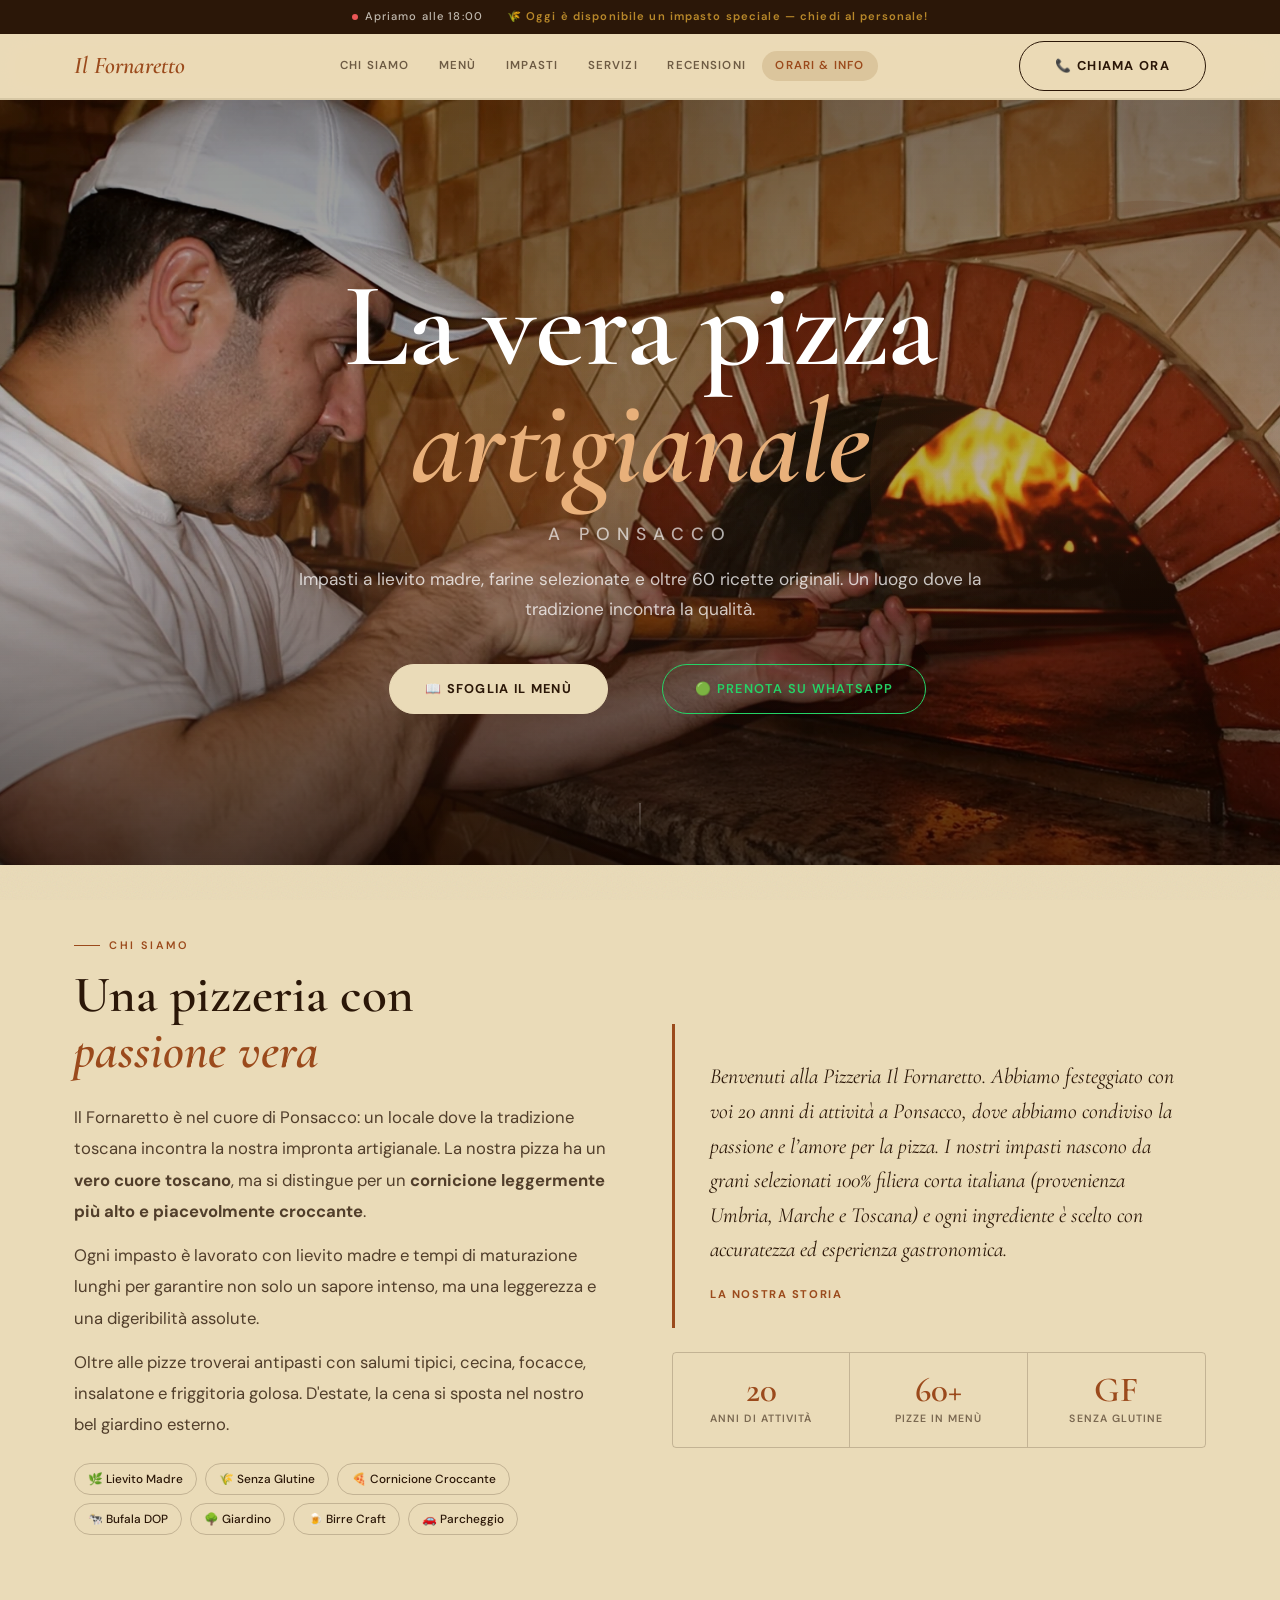
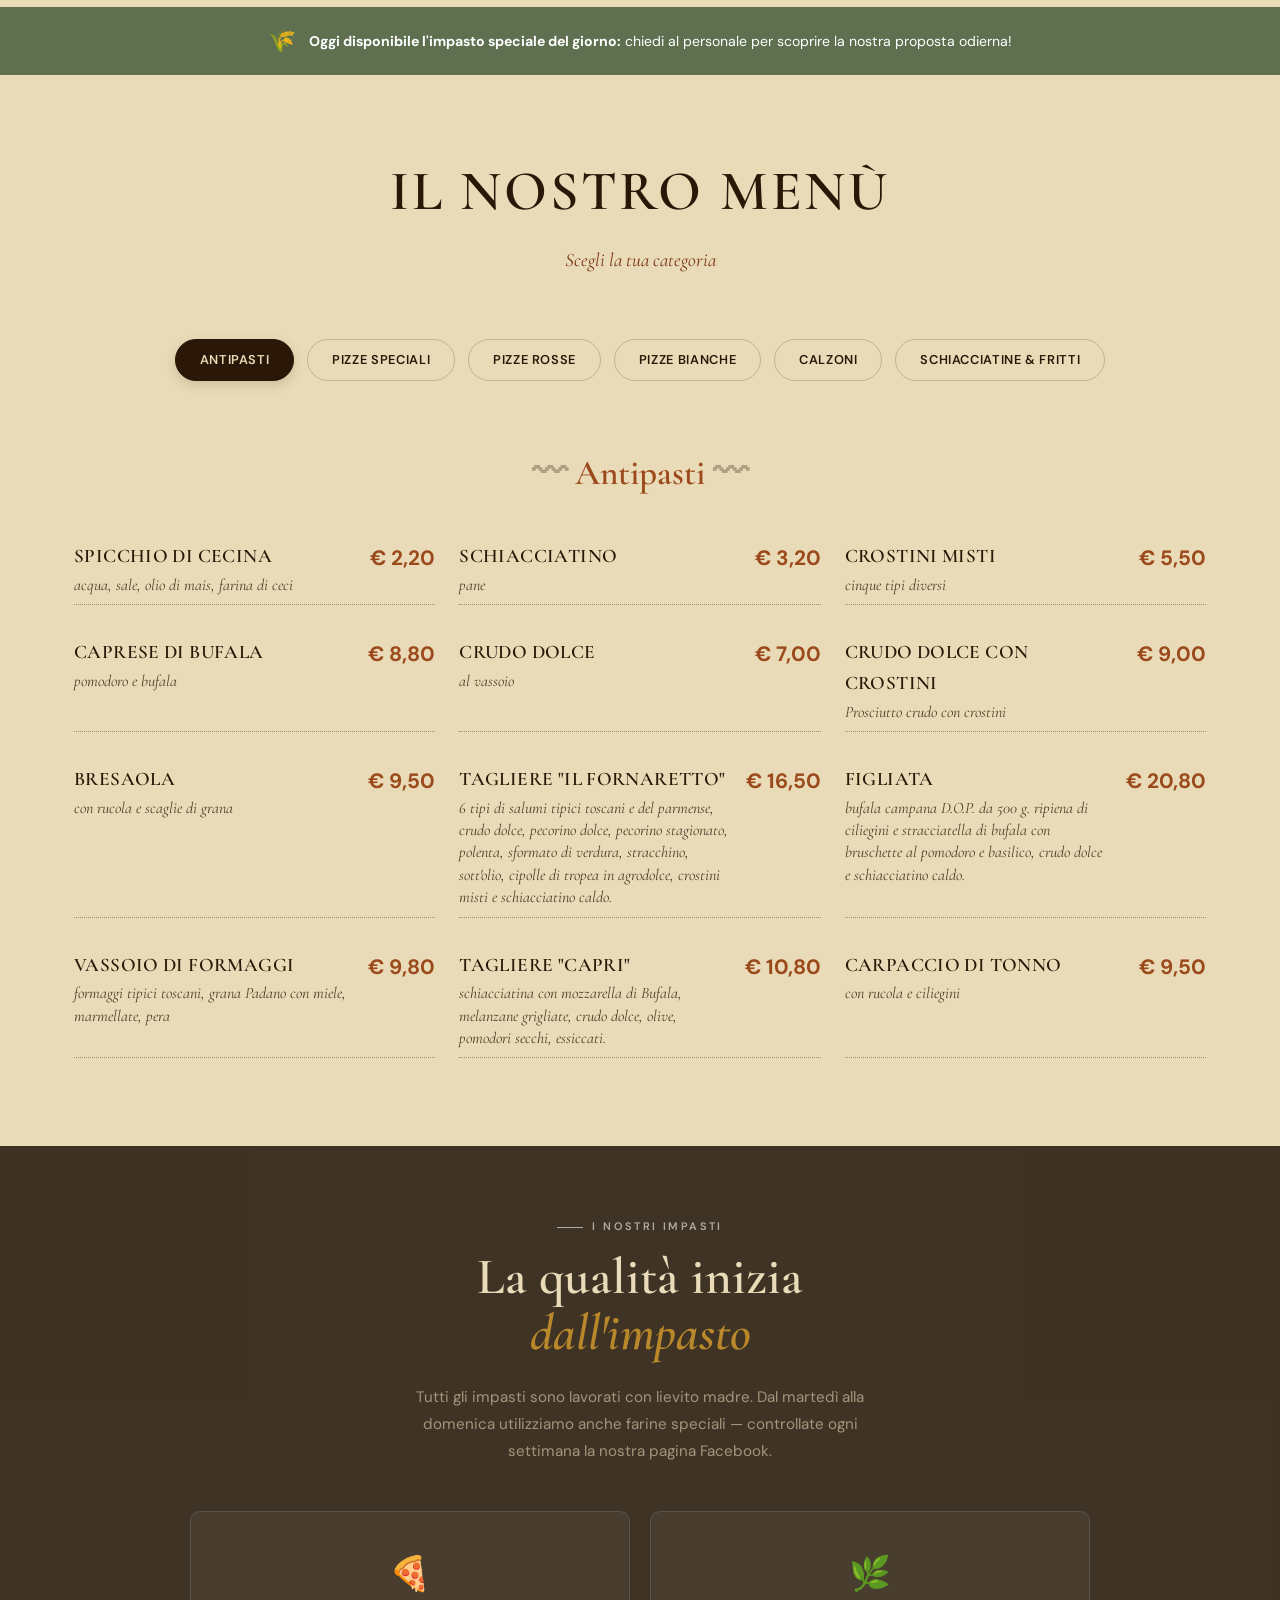
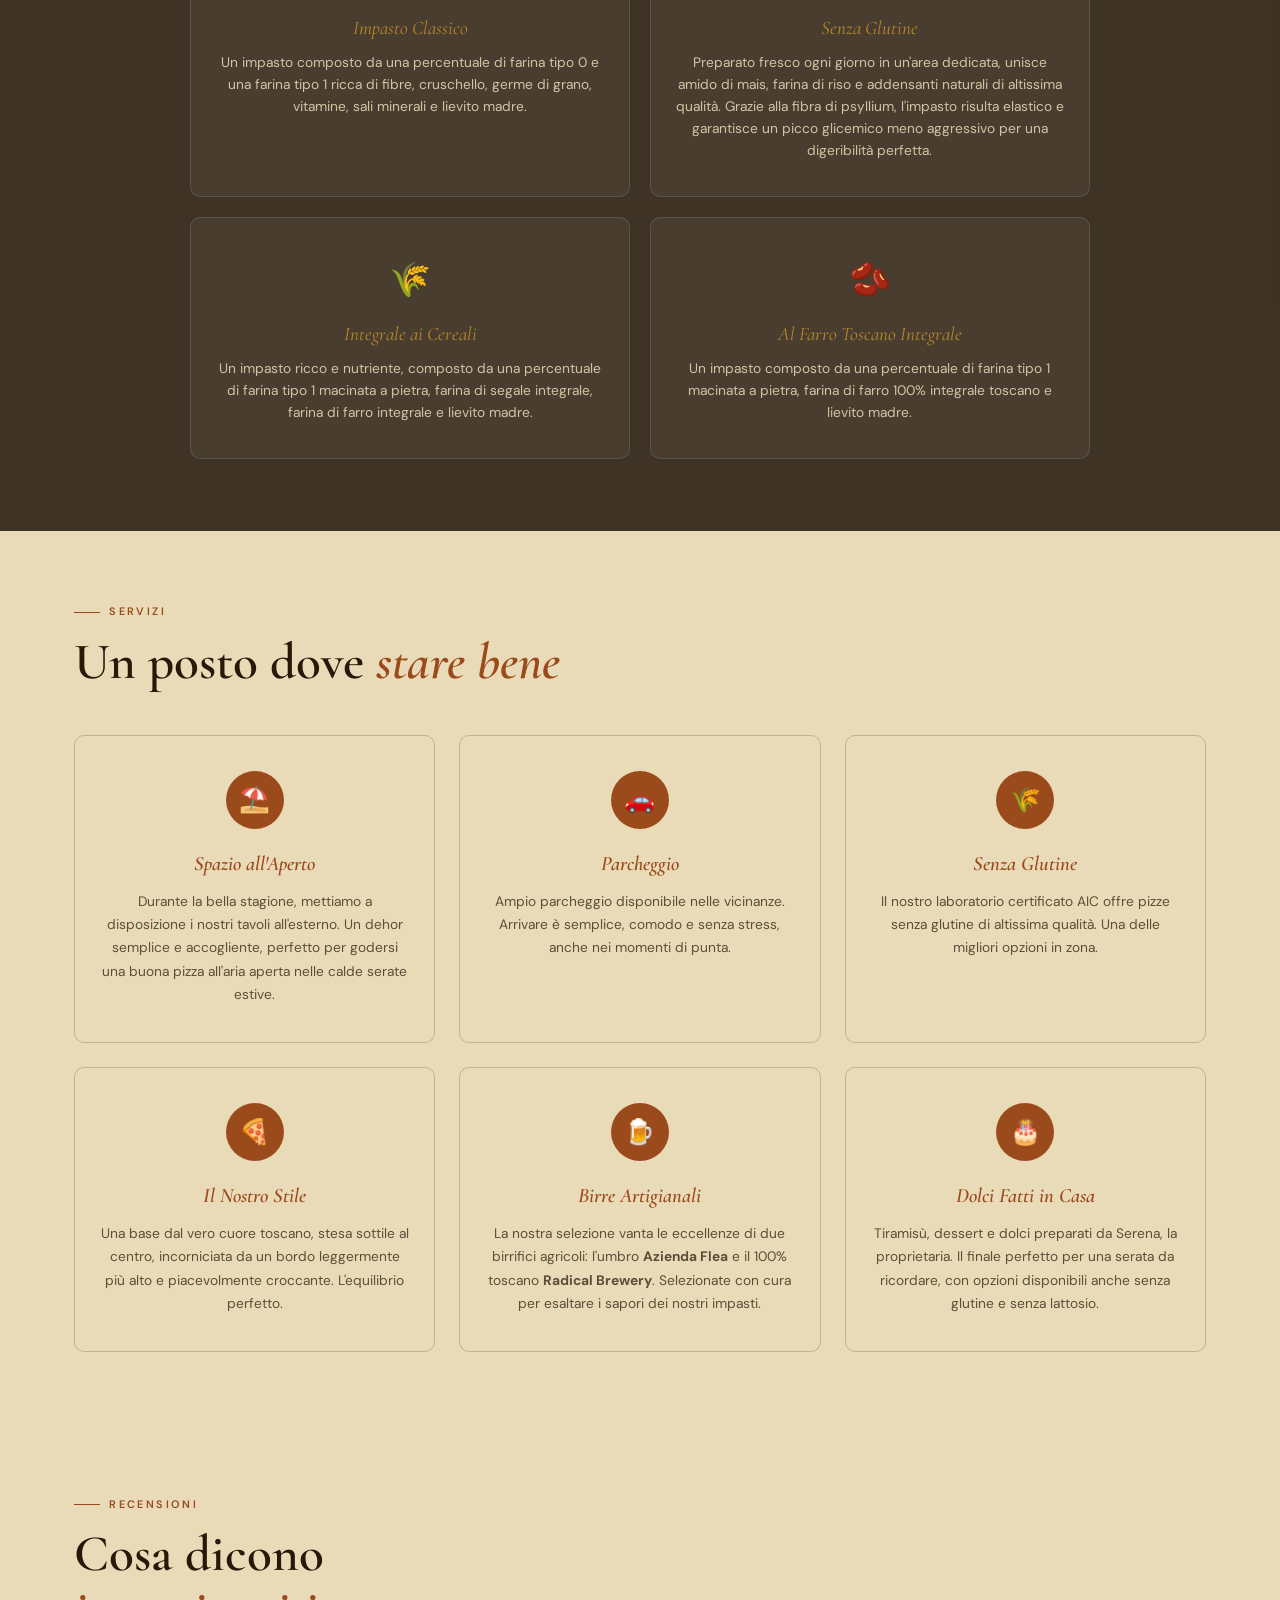
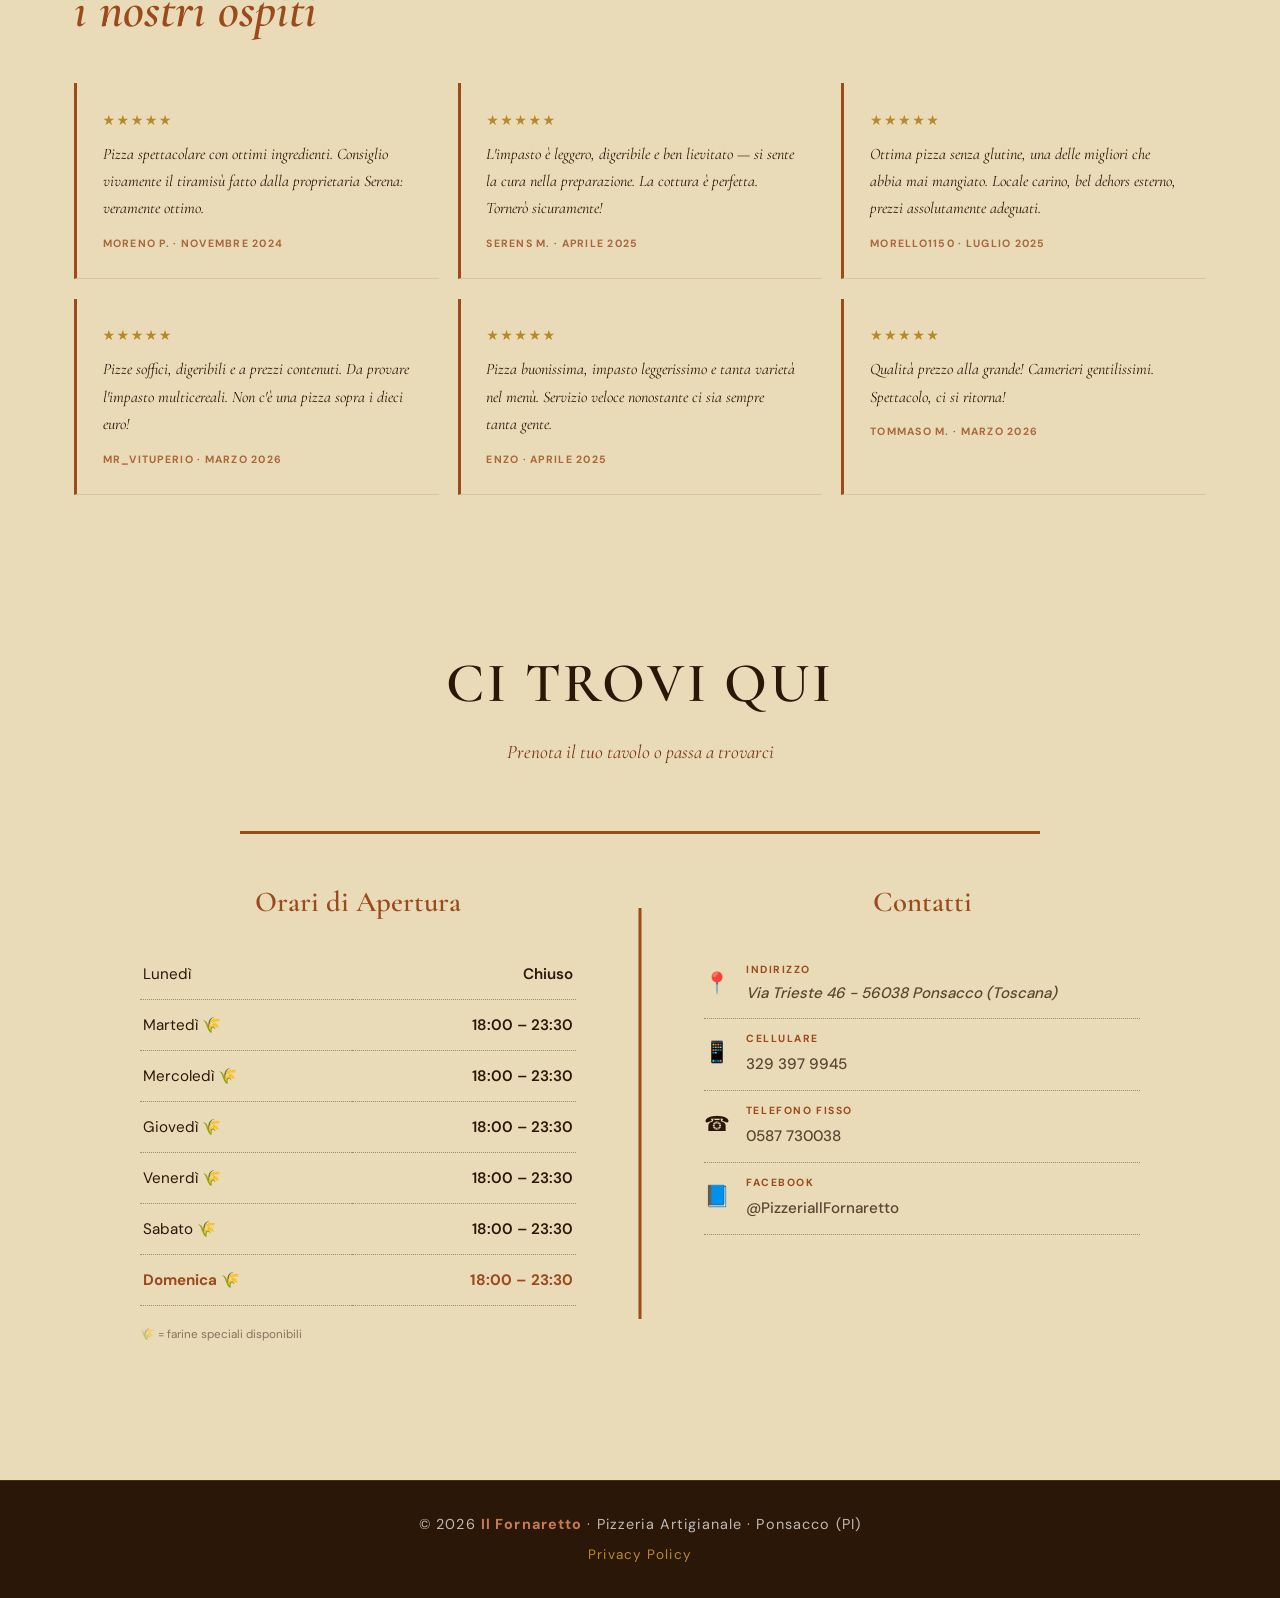
==== index.html @ 955dc00a "Primo rilascio - Sito completo, accessibile e responsive" ====
<!DOCTYPE html>
<html lang="it">
<head>
  <meta charset="UTF-8">
  <meta name="viewport" content="width=device-width, initial-scale=1.0">
  
  <link rel="canonical" href="https://ilfornarettopizzeria.it/">
  
  <link rel="icon" href="data:image/svg+xml,<svg xmlns=%22http://www.w3.org/2000/svg%22 viewBox=%220 0 100 100%22><text y=%22.9em%22 font-size=%2290%22>🍕</text></svg>">
  <link rel="apple-touch-icon" href="data:image/svg+xml,<svg xmlns=%22http://www.w3.org/2000/svg%22 viewBox=%220 0 100 100%22><text y=%22.9em%22 font-size=%2290%22>🍕</text></svg>">
  
  <link rel="preload" href="img/hero-pizza.webp" as="image">
  
  <meta name="description" content="Il Fornaretto – Pizzeria Artigianale a Ponsacco. Impasti a lievito madre, oltre 60 pizze e senza glutine certificato. Farine speciali disponibili ogni giorno.">
  <meta name="theme-color" content="#2C1A0E">
  
  <meta property="og:title" content="Il Fornaretto – Pizzeria Artigianale · Ponsacco">
  <meta property="og:description" content="La vera pizza artigianale in Toscana. Impasti a lievito madre e materie prime selezionate.">
  <meta property="og:type" content="website">
  <meta property="og:url" content="https://ilfornarettopizzeria.it/">
  <meta property="og:image" content="https://ilfornarettopizzeria.it/img/hero-pizza.webp">

  <title>Il Fornaretto – Pizzeria Artigianale · Ponsacco</title>

  <link rel="preload" href="fonts/cormorant-garamond-v21-latin-600.woff2" as="font" type="font/woff2" crossorigin>
  <link rel="preload" href="fonts/dm-sans-v17-latin-regular.woff2" as="font" type="font/woff2" crossorigin>

  <link rel="stylesheet" href="style.css">

  <script type="application/ld+json">
  {
    "@context": "https://schema.org",
    "@type": "Restaurant",
    "name": "Il Fornaretto",
    "image": "https://ilfornarettopizzeria.it/img/hero-pizza.webp",
    "url": "https://ilfornarettopizzeria.it/",
    "telephone": [
      "+393293979945",
      "0587730038"
    ],
    "priceRange": "€",
    "menu": "https://ilfornarettopizzeria.it/#menu-completo",
    "servesCuisine": "Pizza, Pizzeria Artigianale, Senza Glutine",
    "address": {
      "@type": "PostalAddress",
      "streetAddress": "Via Trieste 46",
      "addressLocality": "Ponsacco",
      "addressRegion": "PI",
      "postalCode": "56038",
      "addressCountry": "IT"
    },
    "openingHoursSpecification": [
      {
        "@type": "OpeningHoursSpecification",
        "dayOfWeek": [
          "Tuesday",
          "Wednesday",
          "Thursday",
          "Friday",
          "Saturday",
          "Sunday"
        ],
        "opens": "18:00",
        "closes": "23:30"
      }
    ],
    "sameAs": [
      "https://www.facebook.com/IlFornarettopizzeria/"
    ]
  }
  </script>
</head>
<body>

<header class="site-header">
    <div id="topbar" aria-live="polite">
      <span id="js-status" class="t-status">
        <span class="dot dot-open"></span> Aperto martedì–domenica · 18:00–23:30
      </span>
      <span id="js-flour" class="t-flour"></span>
    </div>

    <nav id="navbar" aria-label="Navigazione principale">
      <div class="container nav-inner">
        <a class="nav-logo" href="#hero" aria-label="Torna all'inizio della pagina">Il Fornaretto</a>

        <div class="nav-links" id="nav-links" role="menubar">
          <a href="#about" role="menuitem">Chi Siamo</a>
          <a href="#menu-completo" role="menuitem">Menù</a>
          <a href="#impasti" role="menuitem">Impasti</a>
          <a href="#servizi" role="menuitem">Servizi</a>
          <a href="#recensioni" role="menuitem">Recensioni</a>
          <a href="#info" role="menuitem">Orari & Info</a>
        </div>

        <div class="nav-cta">
          <a href="tel:+393293979945" class="btn btn-primary" aria-label="Chiama per prenotare">📞 Chiama Ora</a>
        </div>

        <button class="nav-toggle" id="nav-toggle" aria-label="Apri menu mobile" aria-expanded="false" aria-controls="mob-menu">
          <span></span><span></span><span></span>
        </button>
      </div>

      <div id="mob-menu" class="mob-drawer" role="navigation" aria-label="Menu mobile">
        <a href="#about">Chi Siamo</a>
        <a href="#menu-completo">Menù</a>
        <a href="#impasti">Impasti</a>
        <a href="#servizi">Servizi</a>
        <a href="#recensioni">Recensioni</a>
        <a href="#info">Orari & Info</a>
        
        <div class="mob-cta">
          <a href="tel:+393293979945" class="btn btn-primary mob-btn-full">📞 Chiama per Prenotare</a>
        </div>
      </div>
    </nav>
  </header>

<section id="hero" class="hero-section" aria-label="Introduzione">
  <div class="hero-bg" aria-hidden="true"></div>
  <div class="hero-overlay" aria-hidden="true"></div>

  <div class="hero-content">
    <h1 class="hero-h1 reveal">
      La vera pizza<br><em>artigianale</em>
      <small>a Ponsacco</small>
    </h1>

    <p class="hero-desc reveal">
      Impasti a lievito madre, farine selezionate e oltre 60 ricette originali. 
      Un luogo dove la tradizione incontra la qualità.
    </p>

    <div class="hero-btns reveal">
      <a href="#menu-completo" class="btn btn-primary">
        📖 Sfoglia il Menù
      </a>
      <button type="button" onclick="openWaModal()" class="btn btn-whatsapp">
        <span>🟢 Prenota su WhatsApp</span>
      </button>
    </div>
  </div>

  <div class="hero-scroll" aria-hidden="true">
    <div class="hero-scroll-line"></div>
  </div>
</section>

    <section class="section-pad bg-surface" id="about" aria-labelledby="about-title">
      <div class="container about-grid">
        <article class="reveal">
          <p class="eyebrow">Chi Siamo</p>
          <h2 id="about-title" class="section-title">Una pizzeria con<br><em>passione vera</em></h2>
          <div class="about-text">
            <p>Il Fornaretto è nel cuore di Ponsacco: un locale dove la tradizione toscana incontra la nostra impronta artigianale. La nostra pizza ha un <strong>vero cuore toscano</strong>, ma si distingue per un <strong>cornicione leggermente più alto e piacevolmente croccante</strong>.</p>
            <p>Ogni impasto è lavorato con lievito madre e tempi di maturazione lunghi per garantire non solo un sapore intenso, ma una leggerezza e una digeribilità assolute.</p>
            <p>Oltre alle pizze troverai antipasti con salumi tipici, cecina, focacce, insalatone e friggitoria golosa. D'estate, la cena si sposta nel nostro bel giardino esterno.</p>
          </div>
          <div class="badge-row" aria-label="I nostri punti di forza">
            <span class="chip">🌿 Lievito Madre</span>
            <span class="chip">🌾 Senza Glutine</span>
            <span class="chip">🍕 Cornicione Croccante</span>
            <span class="chip">🐄 Bufala DOP</span>
            <span class="chip">🌳 Giardino</span>
            <span class="chip">🍺 Birre Craft</span>
            <span class="chip">🚗 Parcheggio</span>
          </div>
        </article>

        <aside class="reveal">
          <div class="quote-card" style="padding-top: 2.2rem;">
            <p style="font-family: var(--fD); font-style: italic; font-size: clamp(1.1rem, 2vw, 1.35rem); line-height: 1.6; color: var(--brown);">
              Benvenuti alla Pizzeria Il Fornaretto. Abbiamo festeggiato con voi 20 anni di attività a Ponsacco, dove abbiamo condiviso la passione e l’amore per la pizza. I nostri impasti nascono da grani selezionati 100% filiera corta italiana (provenienza Umbria, Marche e Toscana) e ogni ingrediente è scelto con accuratezza ed esperienza gastronomica.
            </p>
            <cite style="display: block; font-style: normal; font-size: 0.7rem; font-weight: 700; letter-spacing: 0.14em; text-transform: uppercase; color: var(--siena); margin-top: 1.2rem;">
              La nostra Storia
            </cite>
          </div>
          
          <div class="stats-row">
            <div class="stat-cell"><div class="stat-n">20</div><div class="stat-l">Anni di attività</div></div>
            <div class="stat-cell"><div class="stat-n">60+</div><div class="stat-l">Pizze in menù</div></div>
            <div class="stat-cell"><div class="stat-n">GF</div><div class="stat-l">Senza glutine</div></div>
          </div>
        </aside>
      </div>
    </section>

    <div id="flour-banner" aria-live="polite">
      <span class="flour-icon" aria-hidden="true">🌾</span>
      <p id="flour-banner-text"></p>
    </div>

    <section class="section-pad menu-tradizionale" id="menu-completo" aria-labelledby="menu-title">
      <div class="container">
        
        <div class="menu-header-classic reveal">
          <h2 id="menu-title" class="title-vintage">Il Nostro Menù</h2>
          <p class="subtitle-vintage">Scegli la tua categoria</p>
        </div>

        <div class="menu-tabs reveal">
          <button class="menu-tab-btn active" data-target="antipasti">Antipasti</button>
          <button class="menu-tab-btn" data-target="pizze-speciali">Pizze Speciali</button>
          <button class="menu-tab-btn" data-target="pizze-rosse">Pizze Rosse</button>
          <button class="menu-tab-btn" data-target="pizze-bianche">Pizze Bianche</button>
          <button class="menu-tab-btn" data-target="calzoni">Calzoni</button>
          <button class="menu-tab-btn" data-target="schiacciatine">Schiacciatine & Fritti</button>
        </div>

        <div class="menu-category reveal active" id="antipasti">
          <h3 class="category-title">Antipasti</h3>
          <div class="mgrid">
            <article class="mitem"><div class="mi-info"><h4 class="mi-name">Spicchio di Cecina</h4><p class="mi-desc">acqua, sale, olio di mais, farina di ceci</p></div><div class="mi-price">€ 2,20</div></article>
            <article class="mitem"><div class="mi-info"><h4 class="mi-name">Schiacciatino</h4><p class="mi-desc">pane</p></div><div class="mi-price">€ 3,20</div></article>
            <article class="mitem"><div class="mi-info"><h4 class="mi-name">Crostini Misti</h4><p class="mi-desc">cinque tipi diversi</p></div><div class="mi-price">€ 5,50</div></article>
            <article class="mitem"><div class="mi-info"><h4 class="mi-name">Caprese di Bufala</h4><p class="mi-desc">pomodoro e bufala</p></div><div class="mi-price">€ 8,80</div></article>
            <article class="mitem"><div class="mi-info"><h4 class="mi-name">Crudo Dolce</h4><p class="mi-desc">al vassoio</p></div><div class="mi-price">€ 7,00</div></article>
            <article class="mitem"><div class="mi-info"><h4 class="mi-name">Crudo Dolce con Crostini</h4><p class="mi-desc">Prosciutto crudo con crostini</p></div><div class="mi-price">€ 9,00</div></article>
            <article class="mitem"><div class="mi-info"><h4 class="mi-name">Bresaola</h4><p class="mi-desc">con rucola e scaglie di grana</p></div><div class="mi-price">€ 9,50</div></article>
            <article class="mitem"><div class="mi-info"><h4 class="mi-name">Tagliere "IL FORNARETTO"</h4><p class="mi-desc">6 tipi di salumi tipici toscani e del parmense, crudo dolce, pecorino dolce, pecorino stagionato, polenta, sformato di verdura, stracchino, sott'olio, cipolle di tropea in agrodolce, crostini misti e schiacciatino caldo.</p></div><div class="mi-price">€ 16,50</div></article>
            <article class="mitem"><div class="mi-info"><h4 class="mi-name">Figliata</h4><p class="mi-desc">bufala campana D.O.P. da 500 g. ripiena di ciliegini e stracciatella di bufala con bruschette al pomodoro e basilico, crudo dolce e schiacciatino caldo.</p></div><div class="mi-price">€ 20,80</div></article>
            <article class="mitem"><div class="mi-info"><h4 class="mi-name">Vassoio di Formaggi</h4><p class="mi-desc">formaggi tipici toscani, grana Padano con miele, marmellate, pera</p></div><div class="mi-price">€ 9,80</div></article>
            <article class="mitem"><div class="mi-info"><h4 class="mi-name">Tagliere "CAPRI"</h4><p class="mi-desc">schiacciatina con mozzarella di Bufala, melanzane grigliate, crudo dolce, olive, pomodori secchi, essiccati.</p></div><div class="mi-price">€ 10,80</div></article>
            <article class="mitem"><div class="mi-info"><h4 class="mi-name">Carpaccio di Tonno</h4><p class="mi-desc">con rucola e ciliegini</p></div><div class="mi-price">€ 9,50</div></article>
          </div>
        </div>

        <div class="menu-category reveal" id="pizze-speciali">
          <h3 class="category-title">Pizze Speciali</h3>
          <div class="mgrid">
            <article class="mitem"><div class="mi-info"><h4 class="mi-name">Carbopizza</h4><p class="mi-desc">mozzarella, guanciale, crema di uovo, pecorino romano, grana e pepe nero</p></div><div class="mi-price">€ 9,80</div></article>
            <article class="mitem"><div class="mi-info"><h4 class="mi-name">Sorrentina</h4><p class="mi-desc">pomodoro, origano, crudo, olive taggiasche, mozzarella di bufala affumicata</p></div><div class="mi-price">€ 9,80</div></article>
            <article class="mitem"><div class="mi-info"><h4 class="mi-name">Mantovana</h4><p class="mi-desc">mozzarella, crema di zucca, brie, speck</p></div><div class="mi-price">€ 9,80</div></article>
            <article class="mitem"><div class="mi-info"><h4 class="mi-name">Affumicata</h4><p class="mi-desc">pomodoro, porcini, speck, mozzarella di bufala affumicata</p></div><div class="mi-price">€ 9,80</div></article>
            <article class="mitem"><div class="mi-info"><h4 class="mi-name">Ciociara</h4><p class="mi-desc">pomodoro, mozzarella, scamorza, pomodorini, porchetta</p></div><div class="mi-price">€ 9,80</div></article>
            <article class="mitem"><div class="mi-info"><h4 class="mi-name">Cuor di Bufala</h4><p class="mi-desc">pomodoro, mozzarella, basilico, burrata fresca, crudo dolce e rucola</p></div><div class="mi-price">€ 9,80</div></article>
            <article class="mitem"><div class="mi-info"><h4 class="mi-name">Porcella</h4><p class="mi-desc">bianco con porchetta, porcini, pomodori secchi e gorgonzola</p></div><div class="mi-price">€ 9,80</div></article>
            <article class="mitem"><div class="mi-info"><h4 class="mi-name">Black Angus</h4><p class="mi-desc">pomodoro, bufala, carpaccio di bovino argentino, basilico</p></div><div class="mi-price">€ 9,80</div></article>
            <article class="mitem"><div class="mi-info"><h4 class="mi-name">Gustavo</h4><p class="mi-desc">salsa di pomodori datterini gialli, ciliegini, gorgonzola, mozzarella, guanciale</p></div><div class="mi-price">€ 9,80</div></article>
          </div>
        </div>

        <div class="menu-category reveal" id="pizze-rosse">
          <h3 class="category-title">Pizze Rosse</h3>
          <div class="mgrid">
            <article class="mitem"><div class="mi-info"><h4 class="mi-name">Marinara</h4><p class="mi-desc">pomodoro, aglio, origano</p></div><div class="mi-price">€ 4,80</div></article>
            <article class="mitem"><div class="mi-info"><h4 class="mi-name">Margherita</h4><p class="mi-desc">Pomodoro, mozzarella</p></div><div class="mi-price">€ 5,80</div></article>
            <article class="mitem"><div class="mi-info"><h4 class="mi-name">Parigina</h4><p class="mi-desc">pomodoro, mozzarella, crudo dolce</p></div><div class="mi-price">€ 7,50</div></article>
            <article class="mitem"><div class="mi-info"><h4 class="mi-name">Napoletana</h4><p class="mi-desc">pomodoro, mozzarella, acciughe, capperi</p></div><div class="mi-price">€ 7,50</div></article>
            <article class="mitem"><div class="mi-info"><h4 class="mi-name">4 Stagioni</h4><p class="mi-desc">pomodoro, mozzarella, funghi, olive, cotto e carciofini</p></div><div class="mi-price">€ 7,50</div></article>
            <article class="mitem"><div class="mi-info"><h4 class="mi-name">Wurstel</h4><p class="mi-desc">pomodoro, mozzarella, wurstel</p></div><div class="mi-price">€ 7,00</div></article>
            <article class="mitem"><div class="mi-info"><h4 class="mi-name">Capricciosa</h4><p class="mi-desc">pomodoro, mozzarella, funghi, cotto, olive, carciofini, wurstel</p></div><div class="mi-price">€ 8,00</div></article>
            <article class="mitem"><div class="mi-info"><h4 class="mi-name">Cotto e Funghi</h4><p class="mi-desc">pomodoro, mozzarella, cotto, funghi</p></div><div class="mi-price">€ 7,50</div></article>
            <article class="mitem"><div class="mi-info"><h4 class="mi-name">Ai Formaggi</h4><p class="mi-desc">pomodoro, mozzarella, fontina, gorgonzola</p></div><div class="mi-price">€ 8,00</div></article>
            <article class="mitem"><div class="mi-info"><h4 class="mi-name">Buttera</h4><p class="mi-desc">pomodoro, mozzarella, scamorza, pancetta</p></div><div class="mi-price">€ 8,50</div></article>
            <article class="mitem"><div class="mi-info"><h4 class="mi-name">Caprese</h4><p class="mi-desc">pomodoro, mozzarella, ciliegini, basilico, Bufala messa a crudo, origano</p></div><div class="mi-price">€ 9,00</div></article>
            <article class="mitem"><div class="mi-info"><h4 class="mi-name">Bufalina</h4><p class="mi-desc">pomodoro, mozzarella, doppia Bufala</p></div><div class="mi-price">€ 8,00</div></article>
            <article class="mitem"><div class="mi-info"><h4 class="mi-name">Belzebù</h4><p class="mi-desc">pomodoro, mozzarella, salamino piccante, olive, scamorza, peperoncino</p></div><div class="mi-price">€ 8,50</div></article>
            <article class="mitem"><div class="mi-info"><h4 class="mi-name">Golosa</h4><p class="mi-desc">pomodoro, mozzarella, rucola, ciliegini, speck, parmigiano</p></div><div class="mi-price">€ 9,00</div></article>
            <article class="mitem"><div class="mi-info"><h4 class="mi-name">Tonno e Cipolla</h4><p class="mi-desc">pomodoro, mozzarella, tonno, cipolla</p></div><div class="mi-price">€ 8,00</div></article>
            <article class="mitem"><div class="mi-info"><h4 class="mi-name">Cacciatora</h4><p class="mi-desc">pomodoro, mozzarella, porcini, olive, crudo dolce</p></div><div class="mi-price">€ 9,00</div></article>
            <article class="mitem"><div class="mi-info"><h4 class="mi-name">IL FORNARETTO</h4><p class="mi-desc">pomodoro, mozzarella, salsiccia, stracchino, rucola, grana (Pizza Calzone)</p></div><div class="mi-price">€ 9,00</div></article>
            <article class="mitem"><div class="mi-info"><h4 class="mi-name">Rustica</h4><p class="mi-desc">pomodoro, mozzarella, cotto, cipolle, salame piccante, verdure grigliate.</p></div><div class="mi-price">€ 9,00</div></article>
            <article class="mitem"><div class="mi-info"><h4 class="mi-name">Sarda</h4><p class="mi-desc">pomodoro, mozzarella, salamino piccante, cipolla, crema del Gerrei</p></div><div class="mi-price">€ 8,50</div></article>
            <article class="mitem"><div class="mi-info"><h4 class="mi-name">Speck e Mascarpone</h4><p class="mi-desc">pomodoro, mozzarella, speck, mascarpone</p></div><div class="mi-price">€ 8,50</div></article>
            <article class="mitem"><div class="mi-info"><h4 class="mi-name">Rustichella</h4><p class="mi-desc">pomodoro, mozzarella, ciliegini, rucola, crudo dolce, grana in scaglie</p></div><div class="mi-price">€ 9,00</div></article>
            <article class="mitem"><div class="mi-info"><h4 class="mi-name">Portocervo</h4><p class="mi-desc">pomodoro, aglio, pecorino, ciliegini, rucola, carpaccio di tonno, origano</p></div><div class="mi-price">€ 9,50</div></article>
            <article class="mitem"><div class="mi-info"><h4 class="mi-name">Costa Smeralda</h4><p class="mi-desc">pomodoro, mozzarella, crema Gerrei, crudo dolce</p></div><div class="mi-price">€ 8,50</div></article>
            <article class="mitem"><div class="mi-info"><h4 class="mi-name">Aspromonte</h4><p class="mi-desc">pomodoro, mozzarella, Bufala, 'nduja calabra</p></div><div class="mi-price">€ 8,50</div></article>
            <article class="mitem"><div class="mi-info"><h4 class="mi-name">Contadina</h4><p class="mi-desc">pomodoro, mozzarella, cipolla, salsiccia fresca</p></div><div class="mi-price">€ 8,00</div></article>
            <article class="mitem"><div class="mi-info"><h4 class="mi-name">Salsiccia e Funghi</h4><p class="mi-desc">pomodoro, mozzarella, salsiccia, funghi</p></div><div class="mi-price">€ 8,00</div></article>
            <article class="mitem"><div class="mi-info"><h4 class="mi-name">Diavola</h4><p class="mi-desc">Pomodoro, mozzarella, salamino piccante</p></div><div class="mi-price">€ 7,50</div></article>
            <article class="mitem"><div class="mi-info"><h4 class="mi-name">Garfagnina</h4><p class="mi-desc">Pomodoro, mozzarella, porcini, salsiccia</p></div><div class="mi-price">€ 9,00</div></article>
            <article class="mitem"><div class="mi-info"><h4 class="mi-name">Maialona</h4><p class="mi-desc">Pomodoro, mozzarella, misto salumi di maiale</p></div><div class="mi-price">€ 9,00</div></article>
            <article class="mitem"><div class="mi-info"><h4 class="mi-name">Vegetariana</h4><p class="mi-desc">Pomodoro, mozzarella, verdure grigliate, olive, carciofini</p></div><div class="mi-price">€ 8,50</div></article>
            <article class="mitem"><div class="mi-info"><h4 class="mi-name">Ai Frutti di Mare</h4><p class="mi-desc">Pomodoro, mozzarella, frutti di mare misti</p></div><div class="mi-price">€ 9,00</div></article>
            <article class="mitem"><div class="mi-info"><h4 class="mi-name">Bella Napoli</h4><p class="mi-desc">Pomodoro, mozzarella, doppia Bufala, ciliegini, basilico</p></div><div class="mi-price">€ 8,50</div></article>
          </div>
          <p class="menu-note">* MOZZARELLA SENZA LATTOSIO o MOZZARELLA VEGETALE su richiesta.</p>
        </div>

        <div class="menu-category reveal" id="pizze-bianche">
          <h3 class="category-title">Pizze Bianche</h3>
          <div class="mgrid">
            <article class="mitem"><div class="mi-info"><h4 class="mi-name">Biancaneve</h4><p class="mi-desc">doppia mozzarella, origano</p></div><div class="mi-price">€ 6,50</div></article>
            <article class="mitem"><div class="mi-info"><h4 class="mi-name">Deliziosa</h4><p class="mi-desc">mozzarella, pecorino, cotto, olive, carciofini</p></div><div class="mi-price">€ 8,50</div></article>
            <article class="mitem"><div class="mi-info"><h4 class="mi-name">Abbruzzese</h4><p class="mi-desc">mozzarella, scamorza, ventricina</p></div><div class="mi-price">€ 8,50</div></article>
            <article class="mitem"><div class="mi-info"><h4 class="mi-name">Amalfitana</h4><p class="mi-desc">doppia mozzarella di Bufala, ciliegini, prosciutto crudo dolce</p></div><div class="mi-price">€ 9,00</div></article>
            <article class="mitem"><div class="mi-info"><h4 class="mi-name">Cortina</h4><p class="mi-desc">mozzarella, rucola, bresaola</p></div><div class="mi-price">€ 9,00</div></article>
            <article class="mitem"><div class="mi-info"><h4 class="mi-name">Crudaiola</h4><p class="mi-desc">mozzarella, ciliegini, rucola, grana, prosciutto crudo dolce</p></div><div class="mi-price">€ 9,00</div></article>
            <article class="mitem"><div class="mi-info"><h4 class="mi-name">Norma</h4><p class="mi-desc">mozzarella, melanzane, ciliegini, rucola, pecorino</p></div><div class="mi-price">€ 8,50</div></article>
            <article class="mitem"><div class="mi-info"><h4 class="mi-name">Paesana</h4><p class="mi-desc">mozzarella, ciliegini, salsiccia, rucola, stracchino</p></div><div class="mi-price">€ 9,00</div></article>
            <article class="mitem"><div class="mi-info"><h4 class="mi-name">Palombina</h4><p class="mi-desc">mozzarella, mascarpone, salmone, rucola</p></div><div class="mi-price">€ 9,50</div></article>
            <article class="mitem"><div class="mi-info"><h4 class="mi-name">Patatosa</h4><p class="mi-desc">mozzarella, patatine, wurstel, ketchup</p></div><div class="mi-price">€ 8,00</div></article>
            <article class="mitem"><div class="mi-info"><h4 class="mi-name">Giorgia *</h4><p class="mi-desc">mozzarella, asparagi, gamberetti</p></div><div class="mi-price">€ 9,50</div></article>
            <article class="mitem"><div class="mi-info"><h4 class="mi-name">Suprema</h4><p class="mi-desc">mozzarella, pesto, grana, mortadella al pistacchio, granella di pistacchio</p></div><div class="mi-price">€ 9,00</div></article>
            <article class="mitem"><div class="mi-info"><h4 class="mi-name">Trevisana</h4><p class="mi-desc">mozzarella, briè, radicchio rosso, speck</p></div><div class="mi-price">€ 9,00</div></article>
            <article class="mitem"><div class="mi-info"><h4 class="mi-name">Pulcinella</h4><p class="mi-desc">mozzarella, friarielli, scamorza, salsiccia</p></div><div class="mi-price">€ 9,00</div></article>
            <article class="mitem"><div class="mi-info"><h4 class="mi-name">Gio di Galletto</h4><p class="mi-desc">mozzarella, porcini, lardo di Colonnata, noci, grana</p></div><div class="mi-price">€ 9,00</div></article>
          </div>
          <p class="menu-note">* Prodotto con componenti surgelati.</p>
        </div>

        <div class="menu-category reveal" id="calzoni">
          <h3 class="category-title">Calzoni</h3>
          <div class="mgrid">
            <article class="mitem"><div class="mi-info"><h4 class="mi-name">Semplice</h4><p class="mi-desc">mozzarella, cotto</p></div><div class="mi-price">€ 7,50</div></article>
            <article class="mitem"><div class="mi-info"><h4 class="mi-name">Cotto e Funghi</h4><p class="mi-desc">mozzarella, cotto, champignon</p></div><div class="mi-price">€ 7,50</div></article>
            <article class="mitem"><div class="mi-info"><h4 class="mi-name">Farcito</h4><p class="mi-desc">mozzarella, cotto, funghi, carciofi, olive nere, wurstel</p></div><div class="mi-price">€ 8,50</div></article>
            <article class="mitem"><div class="mi-info"><h4 class="mi-name">Diavola</h4><p class="mi-desc">mozzarella, pomodoro, pecorino, peperoni, salamino piccante</p></div><div class="mi-price">€ 8,50</div></article>
          </div>
        </div>

        <div class="menu-category reveal" id="schiacciatine">
          <h3 class="category-title">Schiacciatine</h3>
          <div class="mgrid">
            <article class="mitem"><div class="mi-info"><h4 class="mi-name">Cotto e Mozzarella</h4><p class="mi-desc">cotto, mozzarella</p></div><div class="mi-price">€ 7,00</div></article>
            <article class="mitem"><div class="mi-info"><h4 class="mi-name">Crudo e Mozzarella</h4><p class="mi-desc">prosciutto crudo dolce, mozzarella</p></div><div class="mi-price">€ 7,50</div></article>
            <article class="mitem"><div class="mi-info"><h4 class="mi-name">Pane Arabo</h4><p class="mi-desc">mozzarella, lattuga, pomodoro, crudo dolce</p></div><div class="mi-price">€ 8,50</div></article>
            <article class="mitem"><div class="mi-info"><h4 class="mi-name">IL FORNARETTO</h4><p class="mi-desc">mozzarella, porcini, crema di noci, rucola, crudo dolce, grana</p></div><div class="mi-price">€ 9,00</div></article>
            <article class="mitem"><div class="mi-info"><h4 class="mi-name">Estivo</h4><p class="mi-desc">mozzarella, pomodoro a fette, insalata, tonno, maionese</p></div><div class="mi-price">€ 9,00</div></article>
          </div>
          
          <h3 class="category-title" style="margin-top: 3rem;">Fritti</h3>
          <div class="mgrid">
            <article class="mitem"><div class="mi-info"><h4 class="mi-name">Patatine*</h4><p class="mi-desc">con ketchup e maionese</p></div><div class="mi-price">€ 4,20</div></article>
            <article class="mitem"><div class="mi-info"><h4 class="mi-name">Crocchette di Patate*</h4><p class="mi-desc"></p></div><div class="mi-price">€ 5,00</div></article>
            <article class="mitem"><div class="mi-info"><h4 class="mi-name">Verdure Miste</h4><p class="mi-desc"></p></div><div class="mi-price">€ 6,00</div></article>
            <article class="mitem"><div class="mi-info"><h4 class="mi-name">Olive all'Ascolana*</h4><p class="mi-desc"></p></div><div class="mi-price">€ 5,00</div></article>
          </div>
          <p class="menu-note">* Prodotto surgelato.</p>
        </div>

      </div>
    </section>

    <section class="section-pad bg-image-parallax" id="impasti" aria-labelledby="impasti-title">
      <div class="container">
        <p class="eyebrow reveal" style="color:rgba(250,246,239,.62);justify-content:center">I Nostri Impasti</p>
        <h2 id="impasti-title" class="section-title reveal" style="text-align:center;color:var(--bg)">La qualità inizia<br><em style="color:var(--gold)">dall'impasto</em></h2>
        <p style="text-align:center;max-width:50ch;margin:0 auto;opacity:.58;font-size:.95rem;line-height:1.8;color:var(--bg)" class="reveal">
          Tutti gli impasti sono lavorati con lievito madre. Dal martedì alla domenica utilizziamo anche farine speciali — controllate ogni settimana la nostra pagina Facebook.
        </p>

        <div class="igrid reveal">
          <div class="icard">
            <img src="img/impasto-classico.webp" class="icard-bg" loading="lazy" alt="" aria-hidden="true">
            <div class="icard-content">
              <span class="ic" aria-hidden="true">🍕</span>
              <div class="icard-name">Impasto Classico</div>
              <div class="icard-desc">Un impasto composto da una percentuale di farina tipo 0 e una farina tipo 1 ricca di fibre, cruschello, germe di grano, vitamine, sali minerali e lievito madre.</div>
            </div>
          </div>

          <div class="icard">
            <img src="img/foto-senza-glutine.webp" class="icard-bg" loading="lazy" alt="" aria-hidden="true">
            <div class="icard-content">
              <span class="ic" aria-hidden="true">🌿</span>
              <div class="icard-name">Senza Glutine</div>
              <div class="icard-desc">Preparato fresco ogni giorno in un'area dedicata, unisce amido di mais, farina di riso e addensanti naturali di altissima qualità. Grazie alla fibra di psyllium, l'impasto risulta elastico e garantisce un picco glicemico meno aggressivo per una digeribilità perfetta.</div>
            </div>
          </div>

          <div class="icard">
            <img src="img/cereali.webp" class="icard-bg" loading="lazy" alt="" aria-hidden="true">
            <div class="icard-content">
              <span class="ic" aria-hidden="true">🌾</span>
              <div class="icard-name">Integrale ai Cereali</div>
              <div class="icard-desc">Un impasto ricco e nutriente, composto da una percentuale di farina tipo 1 macinata a pietra, farina di segale integrale, farina di farro integrale e lievito madre.</div>
            </div>
          </div>

          <div class="icard">
            <img src="img/toscano.webp" class="icard-bg" loading="lazy" alt="" aria-hidden="true">
            <div class="icard-content">
              <span class="ic" aria-hidden="true">🫘</span>
              <div class="icard-name">Al Farro Toscano Integrale</div>
              <div class="icard-desc">Un impasto composto da una percentuale di farina tipo 1 macinata a pietra, farina di farro 100% integrale toscano e lievito madre.</div>
            </div>
          </div>
        </div>
      </div>
    </section>

    <section class="section-pad bg-surface" id="servizi" aria-labelledby="servizi-title">
      <div class="container">
        <p class="eyebrow reveal">Servizi</p>
        <h2 id="servizi-title" class="section-title reveal">Un posto dove <em>stare bene</em></h2>

        <div class="sgrid">
          <article class="scard reveal">
            <img src="img/giardino.webp" class="scard-bg" loading="lazy" alt="" aria-hidden="true">
            <div class="scard-content">
              <div class="scard-icon" aria-hidden="true">⛱️</div>
              <h3 class="scard-title">Spazio all'Aperto</h3>
              <p class="scard-desc">Durante la bella stagione, mettiamo a disposizione i nostri tavoli all'esterno. Un dehor semplice e accogliente, perfetto per godersi una buona pizza all'aria aperta nelle calde serate estive.</p>
            </div>
          </article>

          <article class="scard reveal">
            <img src="img/parcheggio.webp" class="scard-bg" loading="lazy" alt="" aria-hidden="true">
            <div class="scard-content">
              <div class="scard-icon" aria-hidden="true">🚗</div>
              <h3 class="scard-title">Parcheggio</h3>
              <p class="scard-desc">Ampio parcheggio disponibile nelle vicinanze. Arrivare è semplice, comodo e senza stress, anche nei momenti di punta.</p>
            </div>
          </article>

          <article class="scard reveal">
            <img src="img/foto-senza-glutine.webp" class="scard-bg" loading="lazy" alt="" aria-hidden="true">
            <div class="scard-content">
              <div class="scard-icon" aria-hidden="true">🌾</div>
              <h3 class="scard-title">Senza Glutine</h3>
              <p class="scard-desc">Il nostro laboratorio certificato AIC offre pizze senza glutine di altissima qualità. Una delle migliori opzioni in zona.</p>
            </div>
          </article>

          <article class="scard reveal">
            <img src="img/stile.webp" class="scard-bg" loading="lazy" alt="" aria-hidden="true">
            <div class="scard-content">
              <div class="scard-icon" aria-hidden="true">🍕</div>
              <h3 class="scard-title">Il Nostro Stile</h3>
              <p class="scard-desc">Una base dal vero cuore toscano, stesa sottile al centro, incorniciata da un bordo leggermente più alto e piacevolmente croccante. L'equilibrio perfetto.</p>
            </div>
          </article>

          <article class="scard reveal">
            <img src="img/birre.webp" class="scard-bg" loading="lazy" alt="" aria-hidden="true">
            <div class="scard-content">
              <div class="scard-icon" aria-hidden="true">🍺</div>
              <h3 class="scard-title">Birre Artigianali</h3>
              <p class="scard-desc">La nostra selezione vanta le eccellenze di due birrifici agricoli: l'umbro <strong>Azienda Flea</strong> e il 100% toscano <strong>Radical Brewery</strong>. Selezionate con cura per esaltare i sapori dei nostri impasti.</p>
            </div>
          </article>

          <article class="scard reveal">
            <img src="img/dolce.webp" class="scard-bg" loading="lazy" alt="" aria-hidden="true">
            <div class="scard-content">
              <div class="scard-icon" aria-hidden="true">🎂</div>
              <h3 class="scard-title">Dolci Fatti in Casa</h3>
              <p class="scard-desc">Tiramisù, dessert e dolci preparati da Serena, la proprietaria. Il finale perfetto per una serata da ricordare, con opzioni disponibili anche senza glutine e senza lattosio.</p>
            </div>
          </article>
        </div>
      </div>
    </section>

    <section class="section-pad" id="recensioni" aria-labelledby="recensioni-title">
      <div class="container">
        <p class="eyebrow reveal">Recensioni</p>
        <h2 id="recensioni-title" class="section-title reveal">Cosa dicono<br><em>i nostri ospiti</em></h2>

        <div class="rgrid">
          <article class="rcard reveal">
             <div class="r-stars" role="img" aria-label="Valutazione: 5 stelle su 5">★★★★★</div>
            <p class="r-text">Pizza spettacolare con ottimi ingredienti. Consiglio vivamente il tiramisù fatto dalla proprietaria Serena: veramente ottimo.</p>
            <div class="r-auth">Moreno P. · Novembre 2024</div>
          </article>
          <article class="rcard reveal">
             <div class="r-stars" role="img" aria-label="Valutazione: 5 stelle su 5">★★★★★</div>
            <p class="r-text">L'impasto è leggero, digeribile e ben lievitato — si sente la cura nella preparazione. La cottura è perfetta. Tornerò sicuramente!</p>
            <div class="r-auth">Serens M. · Aprile 2025</div>
          </article>
          <article class="rcard reveal">
             <div class="r-stars" role="img" aria-label="Valutazione: 5 stelle su 5">★★★★★</div>
            <p class="r-text">Ottima pizza senza glutine, una delle migliori che abbia mai mangiato. Locale carino, bel dehors esterno, prezzi assolutamente adeguati.</p>
            <div class="r-auth">morello1150 · Luglio 2025</div>
          </article>
          <article class="rcard reveal">
             <div class="r-stars" role="img" aria-label="Valutazione: 5 stelle su 5">★★★★★</div>
            <p class="r-text">Pizze soffici, digeribili e a prezzi contenuti. Da provare l'impasto multicereali. Non c'è una pizza sopra i dieci euro!</p>
            <div class="r-auth">Mr_Vituperio · Marzo 2026</div>
          </article>
          <article class="rcard reveal">
             <div class="r-stars" role="img" aria-label="Valutazione: 5 stelle su 5">★★★★★</div>
            <p class="r-text">Pizza buonissima, impasto leggerissimo e tanta varietà nel menù. Servizio veloce nonostante ci sia sempre tanta gente.</p>
            <div class="r-auth">Enzo · Aprile 2025</div>
          </article>
          <article class="rcard reveal">
             <div class="r-stars" role="img" aria-label="Valutazione: 5 stelle su 5">★★★★★</div>
            <p class="r-text">Qualità prezzo alla grande! Camerieri gentilissimi. Spettacolo, ci si ritorna!</p>
            <div class="r-auth">Tommaso M. · Marzo 2026</div>
          </article>
        </div>
      </div>
    </section>

    <section class="section-pad menu-tradizionale" id="info" aria-label="Informazioni e Orari">
      <div class="container">
        
        <div class="menu-header-classic reveal">
          <h2 class="title-vintage">Ci Trovi Qui</h2>
          <p class="subtitle-vintage">Prenota il tuo tavolo o passa a trovarci</p>
        </div>

        <div class="info-unified reveal">
          <div class="info-col">
            <h3 class="category-title" style="margin-top:0;">Orari di Apertura</h3>
            <table class="htable-light" id="htable" aria-label="Orari di apertura">
              <tbody>
                <tr data-day="1"><td>Lunedì</td><td>Chiuso</td></tr>
                <tr data-day="2"><td>Martedì <span aria-hidden="true">🌾</span></td><td>18:00 – 23:30</td></tr>
                <tr data-day="3"><td>Mercoledì <span aria-hidden="true">🌾</span></td><td>18:00 – 23:30</td></tr>
                <tr data-day="4"><td>Giovedì <span aria-hidden="true">🌾</span></td><td>18:00 – 23:30</td></tr>
                <tr data-day="5"><td>Venerdì <span aria-hidden="true">🌾</span></td><td>18:00 – 23:30</td></tr>
                <tr data-day="6"><td>Sabato <span aria-hidden="true">🌾</span></td><td>18:00 – 23:30</td></tr>
                <tr data-day="0"><td>Domenica <span aria-hidden="true">🌾</span></td><td>18:00 – 23:30</td></tr>
              </tbody>
            </table>
            <p class="menu-note" style="border: none; padding-top: 0;">🌾 = farine speciali disponibili</p>
          </div>

          <div class="info-col">
            <h3 class="category-title" style="margin-top:0;">Contatti</h3>
            <ul class="clist-light">
              <li class="citem">
                <span class="citem-icon" aria-hidden="true">📍</span>
                <div>
                  <span class="citem-label">Indirizzo</span>
                  <address class="citem-val">
                    <a href="https://www.google.com/maps/search/?api=1&query=Pizzeria+Il+Fornaretto+Ponsacco+Via+Trieste+46" target="_blank" rel="noopener noreferrer">
                      Via Trieste 46 - 56038 Ponsacco (Toscana)
                    </a>
                  </address>
                </div>
              </li>
              <li class="citem">
                <span class="citem-icon" aria-hidden="true">📱</span>
                <div>
                  <span class="citem-label">Cellulare</span>
                  <span class="citem-val"><a href="tel:+393293979945">329 397 9945</a></span>
                </div>
              </li>
              <li class="citem">
                <span class="citem-icon" aria-hidden="true">☎️</span>
                <div>
                  <span class="citem-label">Telefono Fisso</span>
                  <span class="citem-val"><a href="tel:0587730038">0587 730038</a></span>
                </div>
              </li>
              <li class="citem">
                <span class="citem-icon" aria-hidden="true">📘</span>
                <div>
                  <span class="citem-label">Facebook</span>
                  <span class="citem-val"><a href="https://www.facebook.com/IlFornarettopizzeria/" target="_blank" rel="noopener noreferrer">@PizzeriaIlFornaretto</a></span>
                </div>
              </li>
            </ul>
          </div>
        </div>
      </div>
    </section>
  </main>

<footer class="site-footer" style="text-align: center; padding: 2rem 1rem; border-top: 1px solid rgba(255,255,255,0.1); margin-top: 4rem;">
  <div class="container">
    <p style="margin-bottom: 0.5rem; color: rgba(255,255,255,0.7); font-size: 0.9rem;">
      © 2026 <strong>Il Fornaretto</strong> · Pizzeria Artigianale · Ponsacco (PI)
    </p>
    <p style="font-size: 0.85rem;">
      <a href="https://ilfornarettopizzeria.it/privacy.html" style="color: var(--gold); text-decoration: none;">Privacy Policy</a>
    </p>
  </div>
</footer>

<script src="script.js" defer></script>

<div id="wa-modal" class="wa-modal-overlay" aria-hidden="true">
        <div class="wa-modal-dialog">
          <button type="button" class="wa-modal-close" onclick="closeWaModal()" aria-label="Chiudi">×</button>
          <h4 class="wa-booking-title">Prenota il tuo tavolo</h4>
          
          <div class="wa-input-group">
            <label for="wa-name">Nome e Cognome</label>
            <input type="text" id="wa-name" placeholder="Es. Mario Rossi" required>
          </div>

          <div class="wa-row">
            <div class="wa-col">
              <label for="wa-date">Data</label>
              <input type="date" id="wa-date" required>
            </div>
            <div class="wa-col">
              <label for="wa-time">Ora</label>
              <input type="time" id="wa-time" min="18:00" max="23:30" value="19:30" required>
            </div>
          </div>

          <div class="wa-input-group">
            <label for="wa-people">Persone</label>
            <select id="wa-people">
              <option value="1 persona">1 persona</option>
              <option value="2 persone" selected>2 persone</option>
              <option value="3 persone">3 persone</option>
              <option value="4 persone">4 persone</option>
              <option value="5 persone">5 persone</option>
              <option value="6 persone">6 persone</option>
              <option value="7+ persone">7+ persone (tavolata)</option>
            </select>
          </div>

          <button type="button" onclick="sendWhatsAppBooking()" class="btn btn-whatsapp wa-submit-btn">
            <span>🟢 Invia su WhatsApp</span>
          </button>

          <button type="button" onclick="sendDirectWhatsApp()" class="wa-skip-btn">
            Continua senza compilare →
          </button>
        </div>
      </div>
</body>
</html>
---- style.css ----
/* ── 0. FONTS (self-hosted) ─────────────────────────────────── */

/* Cormorant Garamond */
@font-face {
  font-family: 'Cormorant Garamond';
  font-style: normal;
  font-weight: 400;
  font-display: swap;
  src: url('fonts/cormorant-garamond-v21-latin-regular.woff2') format('woff2');
}
@font-face {
  font-family: 'Cormorant Garamond';
  font-style: italic;
  font-weight: 400;
  font-display: swap;
  src: url('fonts/cormorant-garamond-v21-latin-italic.woff2') format('woff2');
}
@font-face {
  font-family: 'Cormorant Garamond';
  font-style: normal;
  font-weight: 600;
  font-display: swap;
  src: url('fonts/cormorant-garamond-v21-latin-600.woff2') format('woff2');
}
@font-face {
  font-family: 'Cormorant Garamond';
  font-style: italic;
  font-weight: 600;
  font-display: swap;
  src: url('fonts/cormorant-garamond-v21-latin-600italic.woff2') format('woff2');
}

/* DM Sans */
@font-face {
  font-family: 'DM Sans';
  font-style: normal;
  font-weight: 400;
  font-display: swap;
  src: url('fonts/dm-sans-v17-latin-regular.woff2') format('woff2');
}
@font-face {
  font-family: 'DM Sans';
  font-style: normal;
  font-weight: 500;
  font-display: swap;
  src: url('fonts/dm-sans-v17-latin-500.woff2') format('woff2');
}
@font-face {
  font-family: 'DM Sans';
  font-style: normal;
  font-weight: 600;
  font-display: swap;
  src: url('fonts/dm-sans-v17-latin-600.woff2') format('woff2');
}
@font-face {
  font-family: 'DM Sans';
  font-style: normal;
  font-weight: 700;
  font-display: swap;
  src: url('fonts/dm-sans-v17-latin-700.woff2') format('woff2');
}

/* ── 1. DESIGN TOKENS ─────────────────────────────────────────── */
:root {
  --bg:        #EADBB8; 
  --surface:   #DBC59C; 
  --brown:     #2B1708;
  --siena:     #9B4A1C;
  --siena-h:   #7A3615;
  --siena-l:   #C87A52;
  --sage:      #5E7050;
  --gold:      #B8882A;
  --white:     #FFFFFF;
  --muted:     rgba(43, 23, 8, 0.52);

  /* Typography */
  --fD: 'Cormorant Garamond', Georgia, serif;
  --fB: 'DM Sans', system-ui, -apple-system, sans-serif;

  /* Border Radius */
  --r-s: 4px;
  --r-m: 10px;

  /* Shadows */
  --sh-s: 0 2px 8px rgba(43, 23, 8, 0.09);
  --sh-m: 0 6px 24px rgba(43, 23, 8, 0.13);
  --sh-l: 0 16px 48px rgba(43, 23, 8, 0.18);

  /* Transitions */
  --ease: cubic-bezier(0.4, 0, 0.2, 1);
  --dur:  200ms;
}

/* ── 2. RESET & ACCESSIBILITY ──────────────────────────────────── */
*, *::before, *::after { 
  box-sizing: border-box; 
  margin: 0; 
  padding: 0;
}

html { 
  scroll-behavior: smooth; 
  -webkit-text-size-adjust: 100%; 
}

@media (prefers-reduced-motion: reduce) {
  html { scroll-behavior: auto; }
  *, *::before, *::after { 
    animation-duration: 0.01ms !important; 
    transition-duration: 0.01ms !important;
  }
}

:focus-visible {
  outline: 2px dashed var(--siena);
  outline-offset: 4px;
}

img { max-width: 100%; display: block; }
a { color: inherit; text-decoration: none; }
ul, ol { list-style: none; }
button { font: inherit; cursor: pointer; border: none; background: none; }

/* ── 3. BASE & TEXTURE ─────────────────────────────────────────── */
body {
  font-family: var(--fB);
  font-size: 1rem;
  line-height: 1.6;
  color: var(--brown);
  background-color: var(--bg);
  overflow-x: hidden;
}

/* Effetto Carta Paglia / Ruvida */
body::before {
  content: '';
  position: fixed; inset: 0; z-index: -1; pointer-events: none;
  background-image: url("data:image/svg+xml,%3Csvg xmlns='http://www.w3.org/2000/svg' width='400' height='400'%3E%3Cfilter id='g'%3E%3CfeTurbulence type='fractalNoise' baseFrequency='0.8' numOctaves='3' stitchTiles='stitch'/%3E%3C/filter%3E%3Crect width='400' height='400' filter='url(%23g)' opacity='0.08'/%3E%3C/svg%3E");
}

/* ── 4. TYPOGRAPHY ─────────────────────────────────────────────── */
.eyebrow {
  font-family: var(--fB);
  font-size: 0.68rem;
  font-weight: 600;
  letter-spacing: 0.22em;
  text-transform: uppercase;
  color: var(--siena);
  display: flex;
  align-items: center;
  gap: 0.6rem;
  margin-bottom: 0.8rem;
}

.eyebrow::before {
  content: '';
  width: 1.6rem; height: 1px;
  background: currentColor;
  flex-shrink: 0;
}

.section-title {
  font-family: var(--fD);
  font-size: clamp(1.9rem, 4vw, 3.2rem);
  font-weight: 600;
  line-height: 1.1;
  color: var(--brown);
  margin-bottom: 1.4rem;
}

.section-title em { 
  font-style: italic; 
  color: var(--siena); 
}

/* ── 5. LAYOUT ─────────────────────────────────────────────────── */
.container {
  width: 100%;
  max-width: 1180px;
  margin-inline: auto;
  padding-inline: 1.5rem;
}

.section-pad   { padding-block: 4.5rem; }
.section-pad-l { padding-block: 7rem; }

.bg-surface { background: transparent; } /* Rimossi gli sfondi bianchi finti */
.bg-brown   { background: var(--brown); color: var(--bg); }
.bg-siena   { background: var(--siena); color: var(--bg); }

.reveal {
  opacity: 0;
  transform: translateY(26px);
  transition: opacity 0.65s var(--ease), transform 0.65s var(--ease);
}

.reveal.on { 
  opacity: 1;
  transform: none; 
}

/* ── 6. BUTTONS & CTAs ─────────────────────────────────────────── */
.btn {
  display: inline-flex;
  align-items: center;
  gap: 0.5rem;
  padding: 0.85rem 2rem;
  font-family: var(--fB);
  font-size: 0.8rem;
  font-weight: 600;
  letter-spacing: 0.1em;
  text-transform: uppercase;
  border-radius: var(--r-s);
  white-space: nowrap;
  transition: background var(--dur) var(--ease),
              color var(--dur) var(--ease),
              transform var(--dur) var(--ease),
              box-shadow var(--dur) var(--ease);
}

.btn:hover  { transform: translateY(-2px); }
.btn:active { transform: none; }

.btn-primary { 
  background: transparent; 
  color: var(--brown);
  border: 1.5px solid var(--brown);
  border-radius: 50px; /* Forma a pillola dell'opzione A */
  padding: 0.85rem 2.2rem;
  font-weight: 700;
  transition: all var(--dur) var(--ease);
}

.btn-primary:hover { 
  background: var(--brown); 
  color: var(--bg); /* Il testo diventa color carta paglia sul marrone */
  transform: translateY(-2px);
  box-shadow: 0 5px 15px rgba(43, 23, 8, 0.2);
}

.mob-btn-full {
  width: 100%;
  justify-content: center;
  text-align: center;
}

.btn-outline-light { 
  background: transparent; 
  color: var(--white); 
  border: 1.5px solid rgba(255, 255, 255, 0.65);
}

.btn-outline-light:hover { 
  background: rgba(255, 255, 255, 0.14); 
  border-color: var(--white); 
}

.btn-outline-dark { 
  background: transparent; 
  color: var(--brown);
  border: 1.5px solid var(--brown); 
}

.btn-outline-dark:hover { 
  background: var(--brown); 
  color: var(--bg);
}

.mob-btn-half {
  flex: 1;
  justify-content: center;
  text-align: center;
}

/* ── 7. TOPBAR (Fascia Marrone Solida) ──────────────────────────── */
#topbar {
  background: var(--brown);
  color: rgba(250, 246, 239, 0.72);
  font-size: 0.7rem;
  letter-spacing: 0.1em;
  padding: 0.5rem 1.5rem;
  display: flex;
  align-items: center;
  justify-content: center;
  gap: 1.5rem;
  flex-wrap: wrap;
}


.t-status { 
  display: flex;
  align-items: center; 
  gap: 0.45rem; 
  font-weight: 500; 
}

.dot { 
  width: 6px; 
  height: 6px; 
  border-radius: 50%;
  animation: pulse 2.2s ease infinite; 
}

.dot-open   { background: #6fcf97; }
.dot-closed { background: #eb5757; }

@keyframes pulse { 
  0%, 100% { opacity: 1; transform: scale(1); }
  50% { opacity: 0.45; transform: scale(0.8); } 
}

.t-flour { 
  color: var(--gold); 
  font-weight: 600; 
}

/* ── 8. NAVBAR ─────────────────────────────────────────────────── */
.site-header {
  position: sticky;
  top: 0; 
  z-index: 300;
}

#navbar {
  /* Colore solido e compatto quando sei in cima alla pagina */
  background: rgba(234, 219, 184, 0.95);
  backdrop-filter: blur(20px) saturate(180%);
  -webkit-backdrop-filter: blur(20px) saturate(180%);
  border-bottom: 2px solid rgba(43, 23, 8, 0.1);
  /* Transizione per rendere il passaggio fluido */
  transition: background var(--dur) var(--ease), box-shadow var(--dur) var(--ease), backdrop-filter var(--dur) var(--ease), -webkit-backdrop-filter var(--dur) var(--ease);
}

/* Effetto vetro per la Navbar (fascia chiara) quando si scende */
#navbar.scrolled { 
  background: rgba(234, 219, 184, 0.30);
  backdrop-filter: blur(8px);
  -webkit-backdrop-filter: blur(8px);
  box-shadow: 0 4px 20px rgba(43, 23, 8, 0.15); 
}

.nav-inner {
  display: flex;
  align-items: center;
  justify-content: space-between;
  height: 64px;
  gap: 1rem;
}

.nav-logo {
  font-family: var(--fD);
  font-size: 1.5rem;
  font-weight: 700;
  font-style: italic;
  color: var(--siena);
  flex-shrink: 0;
}

/* Desktop nav */
.nav-links { 
  display: none; 
  gap: 0.15rem; 
}

.nav-links a {
  padding: 0.38rem 0.85rem;
  font-size: 0.72rem;
  font-weight: 600;
  letter-spacing: 0.1em;
  text-transform: uppercase;
  color: var(--brown);
  opacity: 0.65;
  border-radius: 2rem;
  transition: opacity var(--dur), background var(--dur), color var(--dur);
}

/* Stato normale hover/attivo sulla carta paglia */
.nav-links a:hover, 
.nav-links a.active { 
  opacity: 1; 
  background: var(--surface); 
  color: var(--siena);
}

.nav-cta { 
  display: none; 
  gap: 0.65rem; 
}

/* Hamburger */
.nav-toggle { 
  display: flex; 
  flex-direction: column; 
  gap: 5px;
  width: 26px; 
}

.nav-toggle span { 
  display: block; 
  height: 2px; 
  background: var(--brown); 
  border-radius: 2px;
  transition: transform var(--dur) var(--ease), opacity var(--dur); 
}

.nav-toggle.open span:nth-child(1) { transform: translateY(7px) rotate(45deg); }
.nav-toggle.open span:nth-child(2) { opacity: 0; }
.nav-toggle.open span:nth-child(3) { transform: translateY(-7px) rotate(-45deg); }

/* Mobile menu */
.mob-drawer {
  display: none;
  flex-direction: column;
  background: var(--bg);
  border-top: 1px solid rgba(43, 23, 8, 0.1);
  padding: 1rem 1.5rem 1.5rem;
}

.mob-drawer.open { 
  display: flex;
}

.mob-drawer a {
  padding: 0.85rem 0;
  font-size: 0.88rem;
  font-weight: 600;
  letter-spacing: 0.08em;
  text-transform: uppercase;
  border-bottom: 1px solid rgba(43, 23, 8, 0.1);
}

.mob-cta { 
  display: flex; 
  gap: 0.75rem; 
  margin-top: 1.2rem; 
  flex-wrap: wrap;
}

/* ── INVERSIONE COLORI NAVBAR SU SFONDI SCURI ── */

/* 1. Cambia il colore del Logo */
body #navbar.dark-text-mode .nav-logo { 
  color: var(--gold); 
}

/* 2. Cambia il colore dei Link del Menù (MENU, IMPASTI, ecc.) */
body #navbar.dark-text-mode .nav-links a { 
  color: var(--bg); 
  opacity: 0.9; 
}

/* 3. Sfondo "a pillola" scuro quando si passa sopra il link o è attivo */
body #navbar.dark-text-mode .nav-links a:hover,
body #navbar.dark-text-mode .nav-links a.active { 
  background: rgba(43, 23, 8, 0.75); 
  color: var(--gold); 
  opacity: 1; 
}

/* 4. Cambia il colore del tasto Chiama Ora */
body #navbar.dark-text-mode .btn-primary {
  border-color: var(--bg);
  color: var(--bg);
}

body #navbar.dark-text-mode .btn-primary:hover {
  background: var(--bg);
  color: var(--brown);
}

/* 5. Cambia il colore dell'hamburger (lineette) per il mobile */
body #navbar.dark-text-mode .nav-toggle span { 
  background: var(--bg); 
}

/* 6. Rendi il bordo inferiore della navbar meno visibile */
body #navbar.dark-text-mode { 
  border-bottom-color: rgba(250, 246, 239, 0.1); 
}

@media(min-width: 900px) {
  .nav-links  { display: flex; }
  .nav-cta    { display: flex; }
  .nav-toggle { display: none; }
}

/* ── 9. HERO ────────────────────────────────────────────────────── */
#hero {
  position: relative;
  min-height: 85svh; /* Altezza ridotta per non disperdere i contenuti */
  display: flex;
  align-items: center;
  justify-content: center;
  padding-bottom: 4rem;
  overflow: hidden;
}

/* Regola chirurgica per i telefoni (schermi fino a 768px di larghezza) */
@media (max-width: 768px) {
  #hero {
    min-height: auto; 
    /* Riduciamo ulteriormente i margini per abbassare l'altezza totale della foto */
    padding-top: 7.5rem; 
    padding-bottom: 2.5rem; 
    align-items: center; 
  }
  
  .hero-content {
    margin-top: 0; 
  }

  /* --- IL TRUCCO PER L'INQUADRATURA --- */
  .hero-bg {
    /* Spostiamo l'obiettivo della "fotocamera" verso sinistra (25%) */
    /* Così inquadriamo il volto del pizzaiolo, le mani e la pala! */
    background-position: 25% center; 
  }
}

.hero-bg {
  position: absolute;
  inset: 0; z-index: 0;
  /* Percorso aggiornato al formato WebP per la massima velocità */
  background-image: url('img/hero-pizza.webp');
  background-size: cover;
  background-position: center;
}

.hero-bg::before {
  content: '';
  position: absolute; inset: 0;
  background:
    radial-gradient(ellipse at 30% 65%, rgba(200, 122, 82, 0.22) 0%, transparent 50%),
    radial-gradient(ellipse at 78% 22%, rgba(184, 136, 42, 0.16) 0%, transparent 45%);
}

.hero-bg::after {
  content: '';
  position: absolute;
  right: -12vw; top: 50%; transform: translateY(-50%);
  width: clamp(240px, 44vw, 620px);
  height: clamp(240px, 44vw, 620px);
  border-radius: 50%;
  background: radial-gradient(circle at 38% 32%, #C4703F 0%, #7A3615 52%, #3D1506 100%);
  opacity: 0.18;
}

.hero-overlay { 
  position: absolute;
  inset: 0; 
  z-index: 1;
  background: linear-gradient(to bottom, rgba(15, 5, 1, 0.45) 0%, rgba(15, 5, 1, 0.22) 50%, rgba(15, 5, 1, 0.72) 100%);
}

.hero-content {
  position: relative;
  z-index: 2;
  text-align: center;
  color: var(--white);
  max-width: 780px;
  padding-inline: 1.5rem;
  margin-top: 5rem; /* Corretto lo spazio: unisce e alza il blocco visivo */
}

/* Nota: .hero-eyebrow può restare nel CSS in caso di riutilizzo futuro */
.hero-eyebrow {
  font-family: var(--fB);
  font-size: 0.66rem;
  font-weight: 600;
  letter-spacing: 0.3em;
  text-transform: uppercase;
  color: rgba(255, 255, 255, 0.65);
  display: flex;
  align-items: center;
  justify-content: center;
  margin-bottom: 1.1rem;
}

.hero-eyebrow::before, .hero-eyebrow::after { 
  content: ''; 
  height: 1px; 
  width: 1.8rem;
  background: rgba(255, 255, 255, 0.35);
}

.hero-h1 {
  font-family: var(--fD);
  font-size: clamp(3rem, 9.5vw, 7.5rem);
  font-weight: 600;
  line-height: 0.98;
  letter-spacing: -0.01em;
  margin-bottom: 1.3rem;
}

.hero-h1 em { 
  display: block; 
  font-style: italic; 
  color: #E8B07A;
}

/* --- NUOVA REGOLA PER IL TESTO INTERMEDIO (Toscana · Artigianalità...) --- */
.hero-location-text {
  display: block;
  font-family: var(--fS, 'DM Sans', sans-serif);
  font-size: 0.12em; 
  font-weight: 500;
  letter-spacing: 0.25em;
  text-transform: uppercase;
  color: rgba(255, 255, 255, 0.5); 
  margin: 1.2rem 0; 
}

/* --- REGOLA AGGIORNATA PER IL TESTO "A PONSACCO" (SEO) --- */
.hero-h1 small {
  display: block;
  font-family: var(--fS, 'DM Sans', sans-serif); 
  font-size: clamp(0.85rem, 2vw, 1.1rem); /* Misura fissa ed elegante, non più proporzionale al gigante H1 */
  font-weight: 500;
  letter-spacing: 0.4em; /* Molto spaziato per dare aria */
  text-transform: uppercase;
  color: rgba(255, 255, 255, 0.65);
  margin-top: 1.5rem;
}

.hero-desc {
  font-size: clamp(0.92rem, 1.6vw, 1.08rem);
  color: rgba(255, 255, 255, 0.75);
  max-width: 60ch; 
  margin: 0 auto 2.5rem;
  line-height: 1.75;
}

/* --- PULSANTI HERO E WHATSAPP --- */
/* --- PULSANTI HERO E WHATSAPP --- */
.hero-btns {
  margin-top: 2.5rem;
  display: flex;
  gap: 1.2rem;
  justify-content: center;
  flex-wrap: wrap;
}

/* Forziamo la forma a pillola per renderli coerenti col resto del sito */
.hero-btns .btn {
  min-width: 200px;
  border-radius: 50px; 
}

/* Pulsante Menù: Invertito per lo sfondo scuro 
   (Parte pieno color panna, al passaggio del mouse diventa trasparente) */
.hero-btns .btn-primary {
  background: var(--bg); 
  color: var(--brown) !important; 
  border: 1.5px solid var(--bg);
}

.hero-btns .btn-primary:hover {
  background: transparent;
  color: var(--bg) !important;
  border-color: var(--bg);
}

/* Pulsante WhatsApp: Stile elegante 
   (Parte trasparente con bordo verde, al passaggio del mouse si riempie) */
.hero-btns .btn-whatsapp {
  background: transparent;
  color: #25D366;
  border: 1.5px solid #25D366;
  cursor: pointer;
transform: translateX(35px); /* Sposta visivamente SOLO questo tasto a destra, ignorando Flexbox */
}

.hero-btns .btn-whatsapp:hover {
  background: #25D366;
  color: var(--white, #FFFFFF);
}

.hero-scroll {
  position: absolute;
  bottom: 1.6rem;
  left: 50%; transform: translateX(-50%); z-index: 2;
  display: flex; flex-direction: column; align-items: center; gap: 0.35rem;
  color: rgba(255, 255, 255, 0.4);
  font-size: 0.6rem; letter-spacing: 0.18em; text-transform: uppercase;
}

.hero-scroll-line {
  width: 1px; height: 36px;
  background: linear-gradient(to bottom, rgba(255, 255, 255, 0.45), transparent);
  animation: sline 1.9s ease-in-out infinite;
}

@keyframes sline {
  0%   { transform: scaleY(0); transform-origin: top; }
  50%  { transform: scaleY(1); transform-origin: top; }
  51%  { transform: scaleY(1); transform-origin: bottom; }
  100% { transform: scaleY(0); transform-origin: bottom; }
}

/* ── 10. ABOUT ─────────────────────────────────────────────────── */
.about-grid { 
  display: grid; 
  gap: 4rem; 
  align-items: center;
}

.about-text p { 
  font-size: 1.04rem; 
  line-height: 1.88; 
  opacity: 0.8; 
  margin-bottom: 0.8rem; 
}

.badge-row { 
  display: flex;
  flex-wrap: wrap; 
  gap: 0.5rem; 
  margin-top: 1.4rem; 
}

.chip {
  display: inline-flex; align-items: center; gap: 0.38rem;
  padding: 0.35rem 0.82rem; font-size: 0.74rem;
  font-weight: 500;
  background: transparent; border: 1px solid rgba(43, 23, 8, 0.2);
  border-radius: 2rem; color: var(--brown);
}

.quote-card {
  background: transparent;
  border-left: 3px solid var(--siena);
  padding: 1.5rem 1rem 1.5rem 2.2rem;
}

.quote-card blockquote {
  font-family: var(--fD); font-style: italic;
  font-size: clamp(1.15rem, 2vw, 1.45rem);
  line-height: 1.55; color: var(--brown);
  position: relative; padding-left: 0.2rem;
}

.quote-card blockquote::before {
  content: '\201C'; position: absolute;
  left: -0.4rem; top: -0.8rem;
  font-size: 5rem; color: var(--siena); opacity: 0.13; line-height: 1;
}

.quote-card cite { 
  display: block; 
  font-style: normal; 
  font-size: 0.7rem; 
  font-weight: 700; 
  letter-spacing: 0.14em; 
  text-transform: uppercase; 
  color: var(--siena);
  margin-top: 1.2rem; 
}

.stats-row { 
  display: grid; 
  grid-template-columns: repeat(3, 1fr); 
  border: 1px solid rgba(43, 23, 8, 0.2); 
  border-radius: var(--r-s);
  margin-top: 1.5rem; 
}

.stat-cell { 
  padding: 1.2rem 0.5rem; 
  text-align: center; 
  border-right: 1px solid rgba(43, 23, 8, 0.2);
}

.stat-cell:last-child { border-right: none; }

.stat-n { 
  font-family: var(--fD); 
  font-size: 2.2rem; 
  font-weight: 600; 
  color: var(--siena); 
  line-height: 1; 
  margin-bottom: 0.22rem;
}

.stat-l { 
  font-size: 0.66rem; 
  font-weight: 600; 
  letter-spacing: 0.1em; 
  text-transform: uppercase; 
  opacity: 0.58;
}

@media(min-width: 900px) { 
  .about-grid { grid-template-columns: 1fr 1fr; } 
}

/* ── 11. FLOUR BANNER ──────────────────────────────────────────── */
#flour-banner {
  display: none; 
  background: var(--sage);
  color: var(--white);
  padding: 1rem 2rem;
  justify-content: center; /* Centra orizzontalmente icona e testo */
  align-items: center;     /* Allinea verticalmente */
  gap: 0.8rem;
  flex-wrap: wrap;
}

#flour-banner.visible { 
  display: flex; 
}

#flour-banner .flour-icon {
  font-size: 1.4rem;
}

#flour-banner p { 
  margin: 0;
  font-size: 0.88rem; 
  line-height: 1.5; 
  text-align: center;
}

/* --- OTTIMIZZAZIONE SPECIFICA PER MOBILE --- */
@media (max-width: 768px) {
  #flour-banner {
    flex-direction: column; /* Impila l'icona a spiga perfettamente sopra il testo */
    padding: 1.2rem 1.5rem;
    gap: 0.5rem; /* Riduciamo lo spazio per un layout a medaglia più compatto */
  }

  #flour-banner .flour-icon {
    font-size: 1.6rem; /* Ingrandiamo leggermente l'icona per farla spiccare al centro */
  }

  #flour-banner p {
    font-size: 0.85rem; /* Leggero ridimensionamento per evitare troppi ritorni a capo */
  }
}

/* ── 12. MENÙ VECCHIA LOCANDA ──────────────────────────────────── */
.menu-tradizionale { background: transparent; }

.menu-header-classic {
  text-align: center; margin-bottom: 4rem;
}

.title-vintage {
  font-family: var(--fD); font-size: clamp(2.5rem, 6vw, 3.5rem); color: var(--brown);
  text-transform: uppercase; letter-spacing: 0.05em; margin-bottom: 0.5rem;
}

.subtitle-vintage {
  font-family: var(--fD); font-style: italic; font-size: 1.2rem; color: var(--siena-h);
}

.category-title {
  font-family: var(--fD); font-size: 2.2rem; color: var(--siena);
  text-align: center; margin: 4rem 0 2rem; position: relative;
}

.category-title::before, .category-title::after {
  content: ' 〰 '; color: var(--brown); opacity: 0.3;
}

.mgrid {
  display: grid; grid-template-columns: 1fr; gap: 1.5rem; margin-bottom: 1rem;
  background: transparent; border: none;
}
@media(min-width: 600px)  { .mgrid { grid-template-columns: 1fr 1fr; } }
@media(min-width: 1024px) { .mgrid { grid-template-columns: 1fr 1fr 1fr; } }

.mitem { 
  display: flex; justify-content: space-between; align-items: flex-start; 
  gap: 1rem; padding: 0.5rem 0; background: transparent; 
  border-bottom: 1px dotted rgba(43, 23, 8, 0.4); transition: background var(--dur); 
}

.mitem:hover { background: rgba(43, 23, 8, 0.03); }

.mi-name { 
  font-family: var(--fD); font-size: 1.2rem; font-weight: 600; color: var(--brown); 
  margin-bottom: 0.12rem; text-transform: uppercase; letter-spacing: 0.02em; 
}

.mi-desc { 
  font-family: var(--fD); font-style: italic; font-size: 1rem; opacity: 0.8; 
  color: var(--brown); line-height: 1.4; text-transform: none;
}

.mi-price { 
  font-family: var(--fB); font-size: 1.3rem; font-weight: bold; color: var(--siena); 
  flex-shrink: 0; white-space: nowrap; font-style: normal;
}

.menu-note { 
  font-size: 0.73rem; color: var(--muted); margin-top: 1.2rem; padding-top: 0.8rem; 
  border-top: 1px dashed rgba(43, 23, 8, 0.2); line-height: 1.65; 
}

/* ── STILE DEI TABS (BOTTONI CATEGORIA) ── */
.menu-tabs {
  display: flex;
  flex-wrap: wrap;
  justify-content: center;
  gap: 0.8rem;
  margin-bottom: 4rem;
}

.menu-tab-btn {
  padding: 0.6rem 1.5rem;
  border: 1px solid rgba(43, 23, 8, 0.2);
  border-radius: 50px;
  background: transparent;
  color: var(--brown);
  font-family: var(--fB);
  font-weight: 600;
  font-size: 0.8rem;
  text-transform: uppercase;
  letter-spacing: 0.05em;
  transition: all var(--dur) var(--ease);
}

.menu-tab-btn.active, 
.menu-tab-btn:hover {
  background: var(--brown);
  color: var(--bg);
  border-color: var(--brown);
  box-shadow: 0 4px 12px rgba(43, 23, 8, 0.15);
}

/* Gestione della visibilità dei pannelli */
.menu-category {
  display: none; /* Nasconde tutte le categorie di base */
  animation: fadeInPanel 0.4s ease-out forwards;
}

.menu-category.active {
  display: block; /* Mostra solo la categoria attiva */
}

@keyframes fadeInPanel {
  from { opacity: 0; transform: translateY(15px); }
  to { opacity: 1; transform: translateY(0); }
}

/* ── 13. IMPASTI ─────────────────────────────────────────────────── */
.igrid { display: grid; gap: 1.2rem; margin-top: 2.8rem; }

@media(min-width: 580px)  { 
  .igrid { grid-template-columns: 1fr 1fr; } 
}

@media(min-width: 1000px) { 
  .igrid { 
    grid-template-columns: repeat(2, 1fr); /* Griglia perfetta 2x2 */
    max-width: 900px; /* Evita che i blocchi diventino troppo larghi */
    margin-inline: auto; /* Li centra perfettamente nella pagina */
  } 
}

/* ── STRUTTURA BASE DELLA CARD IMPASTI ── */
.icard {
  position: relative; /* FONDAMENTALE: Ancora l'immagine e l'overlay al suo interno */
  overflow: hidden; /* FONDAMENTALE: Taglia l'immagine se sborda */
  background: rgba(255, 255, 255, 0.05); 
  border: 1px solid rgba(255, 255, 255, 0.1);
  border-radius: var(--r-m); 
  text-align: center;
  transition: transform var(--dur) var(--ease), border-color var(--dur);
  color: var(--bg); /* Forza tutto il testo del riquadro a diventare chiaro */
}

/* NUOVO OVERLAY PER IMPASTI (Il velo scuro) */
.icard::after {
  content: '';
  position: absolute;
  inset: 0;
  background: rgba(26, 14, 5, 0.85);
  z-index: 0;
  opacity: 0; /* Nascosto di base */
  transition: opacity 0.4s var(--ease);
  pointer-events: none; /* Evita di bloccare i click */
}

/* ── IMMAGINE DI SFONDO (ORA TAG <img>) ── */
.icard-bg {
  position: absolute;
  inset: 0;
  width: 100%;
  height: 100%;
  object-fit: cover; /* Riempie la card senza schiacciare la foto */
  opacity: 0; /* Nascosta di base */
  z-index: 0;
  transition: opacity 0.4s var(--ease), transform 0.4s var(--ease);
  transform: scale(1.1); /* Effetto zoom iniziale */
}

/* ── CONTENITORE DEL TESTO E ICONA ── */
.icard-content {
  position: relative;
  z-index: 1; /* Mantiene i testi in primo piano sopra la foto e il velo */
  padding: 2.2rem 1.5rem; 
}

.icard .ic { font-size: 2.1rem; display: block; margin-bottom: 0.8rem; }
.icard-name { font-family: var(--fD); font-style: italic; font-size: 1.2rem; color: var(--gold); margin-bottom: 0.45rem; }
.icard-desc { font-size: 0.86rem; opacity: 0.85; line-height: 1.6; }

/* ── COMPORTAMENTI AL PASSAGGIO DEL MOUSE (HOVER) ── */
.icard:hover { 
  transform: translateY(-4px); 
  border-color: rgba(184, 136, 42, 0.5); 
}

.icard:hover .icard-bg {
  opacity: 1; 
  transform: scale(1); 
}

.icard:hover::after {
  opacity: 1; /* Mostra il velo scuro insieme alla foto */
}

/* ── 14. SERVIZI ────────────────────────────────────────────────── */
.sgrid { display: grid; gap: 1.5rem; margin-top: 2.8rem; }

@media(min-width: 580px) { .sgrid { grid-template-columns: 1fr 1fr; } }
@media(min-width: 900px) { .sgrid { grid-template-columns: repeat(3, 1fr); } }

/* ── STRUTTURA BASE DELLA CARD ── */
.scard {
  position: relative; 
  overflow: hidden; 
  background: transparent; 
  border: 1px solid rgba(43, 23, 8, 0.2);
  border-radius: var(--r-m);
  text-align: center;
  transition: transform var(--dur) var(--ease), border-color var(--dur);
}

/* NUOVO OVERLAY PER SERVIZI (Il velo scuro) */
.scard::after {
  content: '';
  position: absolute;
  inset: 0;
  background: rgba(26, 14, 5, 0.82);
  z-index: 0;
  opacity: 0;
  transition: opacity 0.4s var(--ease);
  pointer-events: none;
}

.scard:hover { 
  transform: translateY(-5px); 
  border-color: var(--siena);
}

/* ── IMMAGINE DI SFONDO (ORA TAG <img>) ── */
.scard-bg {
  position: absolute;
  inset: 0;
  width: 100%;
  height: 100%;
  object-fit: cover;
  opacity: 0; 
  z-index: 0;
  transition: opacity 0.4s var(--ease), transform 0.4s var(--ease);
  transform: scale(1.1); 
}

/* ── CONTENITORE DEL TESTO E ICONA ── */
.scard-content {
  position: relative;
  z-index: 1; 
  padding: 2.2rem 1.5rem; 
  transition: color var(--dur);
}

.scard-icon { 
  width: 58px; height: 58px; background: var(--siena);
  border-radius: 50%; display: flex; align-items: center; justify-content: center; 
  margin: 0 auto 1.2rem; font-size: 1.55rem;
}

.scard-title { 
  font-family: var(--fD); font-style: italic;
  font-size: 1.28rem; color: var(--siena); margin-bottom: 0.55rem; 
  transition: color var(--dur); 
}

.scard-desc { font-size: 0.86rem; line-height: 1.7; opacity: 0.72; }

/* ── COMPORTAMENTI AL PASSAGGIO DEL MOUSE (HOVER) ── */
.scard:hover .scard-bg {
  opacity: 1; 
  transform: scale(1); 
}

.scard:hover::after {
  opacity: 1; /* Mostra il velo scuro insieme alla foto */
}

.scard:hover .scard-content { color: var(--white); }
.scard:hover .scard-title { color: var(--gold); }

/* ── 15. REVIEWS ────────────────────────────────────────────────── */
.rgrid { display: grid; gap: 1.2rem; margin-top: 2.8rem; }

@media(min-width: 640px)  { .rgrid { grid-template-columns: 1fr 1fr; } }
@media(min-width: 1000px) { .rgrid { grid-template-columns: repeat(3, 1fr); } }

.rcard {
  background: transparent; border-left: 3px solid var(--siena); border-bottom: 1px solid rgba(43, 23, 8, 0.1);
  padding: 1.6rem; transition: transform var(--dur);
}

.rcard:hover { transform: translateX(4px); }
.r-stars { color: var(--gold); font-size: 0.88rem; letter-spacing: 0.1em; margin-bottom: 0.6rem; }
.r-text { font-family: var(--fD); font-style: italic; font-size: 1rem; line-height: 1.7; margin-bottom: 0.85rem; }
.r-auth { font-size: 0.66rem; font-weight: 700;
  letter-spacing: 0.12em; text-transform: uppercase; color: var(--siena); opacity: 0.8; }

/* ── 16. INFO / ORARI ──────────────────────────────────────────── */
.info-wrap { display: grid; }
@media(min-width: 768px) { .info-wrap { grid-template-columns: 1fr 1fr; } }

.info-block { padding: 4.5rem 1.5rem; }
@media(min-width: 768px) { .info-block { padding: 5rem 6vw; } }

.info-block .eyebrow { color: rgba(250, 246, 239, 0.6); }
.info-block .section-title { color: var(--white); }
.info-block .section-title em { color: var(--gold); }

.htable { width: 100%; border-collapse: collapse; margin-top: 1.5rem; }
.htable tr { border-bottom: 1px solid rgba(250, 246, 239, 0.12); }
.htable td { padding: 0.7rem 0.2rem; font-size: 0.86rem; }
.htable td:last-child { text-align: right; opacity: 0.72; }
.htable .today td { color: var(--gold); font-weight: 700; }

.table-note { 
  margin-top: 1rem; 
  font-size: 0.72rem; 
  opacity: 0.6;
  letter-spacing: 0.06em; 
  color: var(--white); 
}

.clist { margin-top: 1.5rem; }
.citem { display: flex; align-items: flex-start; gap: 0.85rem; padding: 0.82rem 0;
  border-bottom: 1px solid rgba(250, 246, 239, 0.1); }
.citem-icon { font-size: 1.2rem; flex-shrink: 0; padding-top: 0.04rem; }
.citem-label { display: block;
  font-size: 0.62rem; font-weight: 700; letter-spacing: 0.15em; text-transform: uppercase; color: var(--gold); margin-bottom: 0.14rem; }
.citem-val { font-size: 0.86rem; opacity: 0.76; line-height: 1.5; }
.citem-val a { color: inherit; }
.citem-val a:hover { text-decoration: underline; }

/* ── 17. FOOTER ─────────────────────────────────────────────────── */
footer {
  background: var(--brown);
  color: rgba(250, 246, 239, 0.35);
  text-align: center;
  padding: 1.5rem 1.5rem;
  font-size: 0.7rem;
  letter-spacing: 0.1em;
  border-top: 1px solid rgba(250, 246, 239, 0.07);
}
footer strong { color: var(--siena-l); }

/* ── 18. INFO E ORARI (Retro del Menù) ─────────────────────────── */
.info-unified { 
  display: grid; 
  gap: 4rem; 
  max-width: 1000px; 
  margin: 0 auto; 
  position: relative;
  padding-top: 3rem; /* Spazio per la linea superiore */
}

@media(min-width: 768px) { 
  .info-unified { 
    grid-template-columns: 1fr 1fr; 
    gap: 8rem; 
  } 

  /* Linea divisoria centrale (Verticale) */
  .info-unified::after {
    content: '';
    position: absolute;
    top: 15%;      
    bottom: 5%;   
    left: 50%;
    width: 3px;    
    background-color: var(--siena);
    transform: translateX(-50%);
  }

  /* Linea superiore (Orizzontale) */
  .info-unified::before {
    content: '';
    position: absolute;
    top: 0;
    left: 10%;    /* La linea non tocca i bordi, proprio come nelle recensioni */
    right: 10%;
    height: 3px;   /* Stesso spessore della linea centrale */
    background-color: var(--siena);
  }
}

.info-col .category-title { font-size: 1.8rem; margin-bottom: 1.5rem; }
.info-col .category-title::before, .info-col .category-title::after { display: none; }

.htable-light { width: 100%; border-collapse: collapse; }
.htable-light tr { border-bottom: 1px dotted rgba(43, 23, 8, 0.4); }
.htable-light td { padding: 0.8rem 0.2rem; font-family: var(--fB); color: var(--brown); font-size: 0.95rem; }
.htable-light td:last-child { text-align: right; font-weight: 600; }
.htable-light .today td { color: var(--siena); font-weight: 700; }

.clist-light { margin-top: 0; }
.clist-light .citem { display: flex; align-items: flex-start; gap: 1rem; padding: 0.8rem 0; border-bottom: 1px dotted rgba(43, 23, 8, 0.4); }
.clist-light .citem-icon { font-size: 1.3rem; margin-top: 0.2rem; }
.clist-light .citem-label { display: block; font-size: 0.65rem; font-weight: 700; letter-spacing: 0.15em; text-transform: uppercase; color: var(--siena); margin-bottom: 0.2rem; }
.clist-light .citem-val { font-size: 0.95rem; color: var(--brown); line-height: 1.5; font-weight: 500;}
.clist-light .citem-val a { color: var(--brown); transition: color var(--dur); }
.clist-light .citem-val a:hover { color: var(--siena); text-decoration: none; }

/* ── 18. NUOVA IMMAGINE IMPASTI (Con Parallasse) ────────────────── */
.bg-image-parallax {
  position: relative;
  /* Percorso aggiornato con la cartella img e formato ottimizzato WebP */
  background-image: url('img/sfondo-impasti.webp');
  background-size: cover;
  background-position: center;
  background-attachment: fixed;
  z-index: 1;
}
.bg-image-parallax::before {
  content: '';
  position: absolute; inset: 0;
  background: rgba(26, 14, 5, 0.82);
  z-index: -1;
}

/* ── VISIBILITÀ AUTOMATICA FOTO E VELO SU SMARTPHONE ── */
@media (max-width: 768px) {
  /* Mostra subito le foto E i veli oscuranti di Servizi e Impasti */
  .scard .scard-bg, 
  .icard .icard-bg,
  .scard::after,
  .icard::after {
    opacity: 1;
    transform: scale(1);
  }

  .hero-btns .btn-whatsapp {
    transform: none !important;
  }

  /* Rende il testo bianco per contrastare il fondo scuro della foto */
  .scard .scard-content, 
  .icard .icard-content {
    color: var(--white);
  }
  
  /* Accende i titoli con il color oro */
  .scard .scard-title {
    color: var(--gold);
  }
  .icard .icard-name {
    color: var(--gold); /* Uniformato all'oro per massima eleganza */
  }
  
  /* Mantiene i bordi colorati per inquadrare bene la foto */
  .scard { border-color: var(--siena); }
  .icard { border-color: rgba(184, 136, 42, 0.5); }

  /* --- FIX iOS SAFARI: Disattiva il parallasse su smartphone per evitare foto sgranate --- */
  .bg-image-parallax {
    background-attachment: scroll !important;
  }
} /* ← FINE DELLA MEDIA QUERY PER SMARTPHONE */

/* ── VISIBILITÀ DEL FOCUS SU SFONDI SCURI (VALE PER TUTTI I DISPOSITIVI) ── */
#hero :focus-visible,
.bg-image-parallax :focus-visible,
.bg-brown :focus-visible,
footer :focus-visible {
  outline-color: var(--bg); /* Il tratteggio diventa color carta paglia chiaro */
}

/* --- MODALE PRENOTAZIONE WHATSAPP --- */
.wa-modal-overlay {
  position: fixed;
  inset: 0;
  background: rgba(43, 23, 8, 0.72);
  backdrop-filter: blur(6px);
  -webkit-backdrop-filter: blur(6px);
  z-index: 9999;
  display: flex;
  align-items: center;
  justify-content: center;
  padding: 1.5rem;
  opacity: 0;
  pointer-events: none;
  transition: opacity 0.3s var(--ease);
}

.wa-modal-overlay.active {
  opacity: 1;
  pointer-events: auto;
}

.wa-modal-dialog {
  position: relative;
  width: 100%;
  max-width: 420px;
  background: var(--bg);
  padding: 2.8rem 2.2rem 2.2rem;
  border-top: 4px solid var(--siena);
  box-shadow: var(--sh-l);
  box-sizing: border-box;
  transform: translateY(16px);
  transition: transform 0.35s var(--ease);
}

.wa-modal-overlay.active .wa-modal-dialog {
  transform: translateY(0);
}

/* Linea decorativa in basso, come le card del sito */
.wa-modal-dialog::after {
  content: '';
  position: absolute;
  bottom: 0; left: 10%; right: 10%;
  height: 1px;
  background: var(--siena);
  opacity: 0.25;
}

/* Chiusura */
.wa-modal-close {
  position: absolute;
  top: 1rem;
  right: 1.2rem;
  background: none;
  border: none;
  color: var(--brown);
  font-size: 1.4rem;
  cursor: pointer;
  opacity: 0.4;
  padding: 0.2rem 0.4rem;
  line-height: 1;
  transition: opacity var(--dur);
  font-family: var(--fB);
}

.wa-modal-close:hover { opacity: 1; }

/* Eyebrow sopra il titolo */
.wa-modal-eyebrow {
  font-family: var(--fB);
  font-size: 0.65rem;
  font-weight: 600;
  letter-spacing: 0.22em;
  text-transform: uppercase;
  color: var(--siena);
  text-align: center;
  display: block;
  margin-bottom: 0.5rem;
}

/* Titolo */
.wa-booking-title {
  font-family: var(--fD);
  color: var(--brown);
  margin: 0 0 0.3rem;
  font-size: clamp(1.7rem, 4vw, 2.1rem);
  font-weight: 600;
  text-align: center;
  line-height: 1.15;
}

.wa-booking-title em {
  font-style: italic;
  color: var(--siena);
}

/* Sottotitolo */
.wa-booking-sub {
  font-size: 0.82rem;
  color: var(--muted);
  text-align: center;
  margin-bottom: 1.8rem;
  line-height: 1.5;
}

/* Divisore */
.wa-divider {
  width: 2.5rem;
  height: 1px;
  background: var(--siena);
  opacity: 0.4;
  margin: 0.9rem auto 1.6rem;
}

/* Gruppi input */
.wa-input-group {
  margin-bottom: 1.1rem;
}

.wa-input-group label,
.wa-col label {
  display: block;
  font-size: 0.65rem;
  font-weight: 700;
  letter-spacing: 0.15em;
  text-transform: uppercase;
  color: var(--siena);
  margin-bottom: 0.4rem;
}

.wa-modal-dialog input,
.wa-modal-dialog select {
  width: 100%;
  padding: 0.75rem 0.9rem;
  border: 1px solid rgba(43, 23, 8, 0.2);
  border-bottom: 2px solid rgba(43, 23, 8, 0.25);
  background: rgba(255, 255, 255, 0.55);
  color: var(--brown);
  font-family: var(--fB);
  font-size: 0.95rem;
  box-sizing: border-box;
  outline: none;
  border-radius: var(--r-s);
  transition: border-color var(--dur), background var(--dur), box-shadow var(--dur);
}

.wa-modal-dialog input::placeholder { color: var(--muted); }

.wa-modal-dialog input:focus,
.wa-modal-dialog select:focus {
  border-color: var(--siena);
  background: rgba(255, 255, 255, 0.85);
  box-shadow: 0 2px 0 0 var(--siena);
}

.wa-row {
  display: flex;
  gap: 0.8rem;
  margin-bottom: 1.1rem;
}

.wa-col { flex: 1; }

@media (max-width: 768px) {
  /* 1. Forza la riga a diventare un blocco verticale (Addio Flex orizzontale) */
  .wa-row {
    display: block !important; 
    width: 100% !important;
    margin-bottom: 0;
  }

  /* 2. Forza le colonne a prendersi tutto lo spazio senza sconti */
  .wa-col {
    width: 100% !important;
    max-width: 100% !important;
    margin-bottom: 1.2rem;
    display: block;
  }

  /* 3. Fix specifico per iPhone: impedisce agli input di sbordare */
  .wa-modal-dialog {
    width: 92% !important;
    max-width: 380px;
    padding: 2.5rem 1.2rem 1.5rem !important;
    overflow: hidden;
  }

  /* 4. Reset grafico completo: proprietario + standard */
  .wa-modal-dialog input, 
  .wa-modal-dialog select {
    width: 100% !important;
    display: block;
    -webkit-appearance: none; /* Supporto specifico per iOS Safari / vecchi WebKit */
    appearance: none;         /* Proprietà standard moderna W3C */
    font-size: 16px !important; /* Obbligatorio per disinnescare lo zoom automatico di iOS */
  }
}

/* Bottone invio — stile coerente col btn-primary del sito */
.wa-submit-btn {
  width: 100%;
  margin-top: 1.6rem;
  padding: 0.9rem 1.5rem;
  background: var(--brown);
  color: var(--bg);
  border: 1.5px solid var(--brown);
  border-radius: 50px;
  font-family: var(--fB);
  font-size: 0.8rem;
  font-weight: 700;
  letter-spacing: 0.1em;
  text-transform: uppercase;
  cursor: pointer;
  display: flex;
  align-items: center;
  justify-content: center;
  gap: 0.5rem;
  box-sizing: border-box;
  transition: background var(--dur) var(--ease),
              color var(--dur) var(--ease),
              transform var(--dur) var(--ease),
              box-shadow var(--dur) var(--ease);
}

.wa-submit-btn:hover {
  background: var(--siena);
  border-color: var(--siena);
  color: var(--bg);
  transform: translateY(-2px);
  box-shadow: 0 5px 15px rgba(155, 74, 28, 0.25);
}

.wa-submit-btn:active { transform: none; }

/* BOTTONE SECONDARIO: Link testuale per saltare il modulo */
.wa-skip-btn {
  width: 100%;
  background: none;
  border: none;
  color: #2C1A0E; /* Marrone scuro ben visibile */
  font-size: 0.9rem;
  font-weight: 700;
  text-align: center;
  margin-top: 0.8rem;
  cursor: pointer;
  text-decoration: underline;
  padding: 0.5rem;
  transition: color 0.2s ease;
}

.wa-skip-btn:hover {
  color: var(--siena, #D2691E);
}
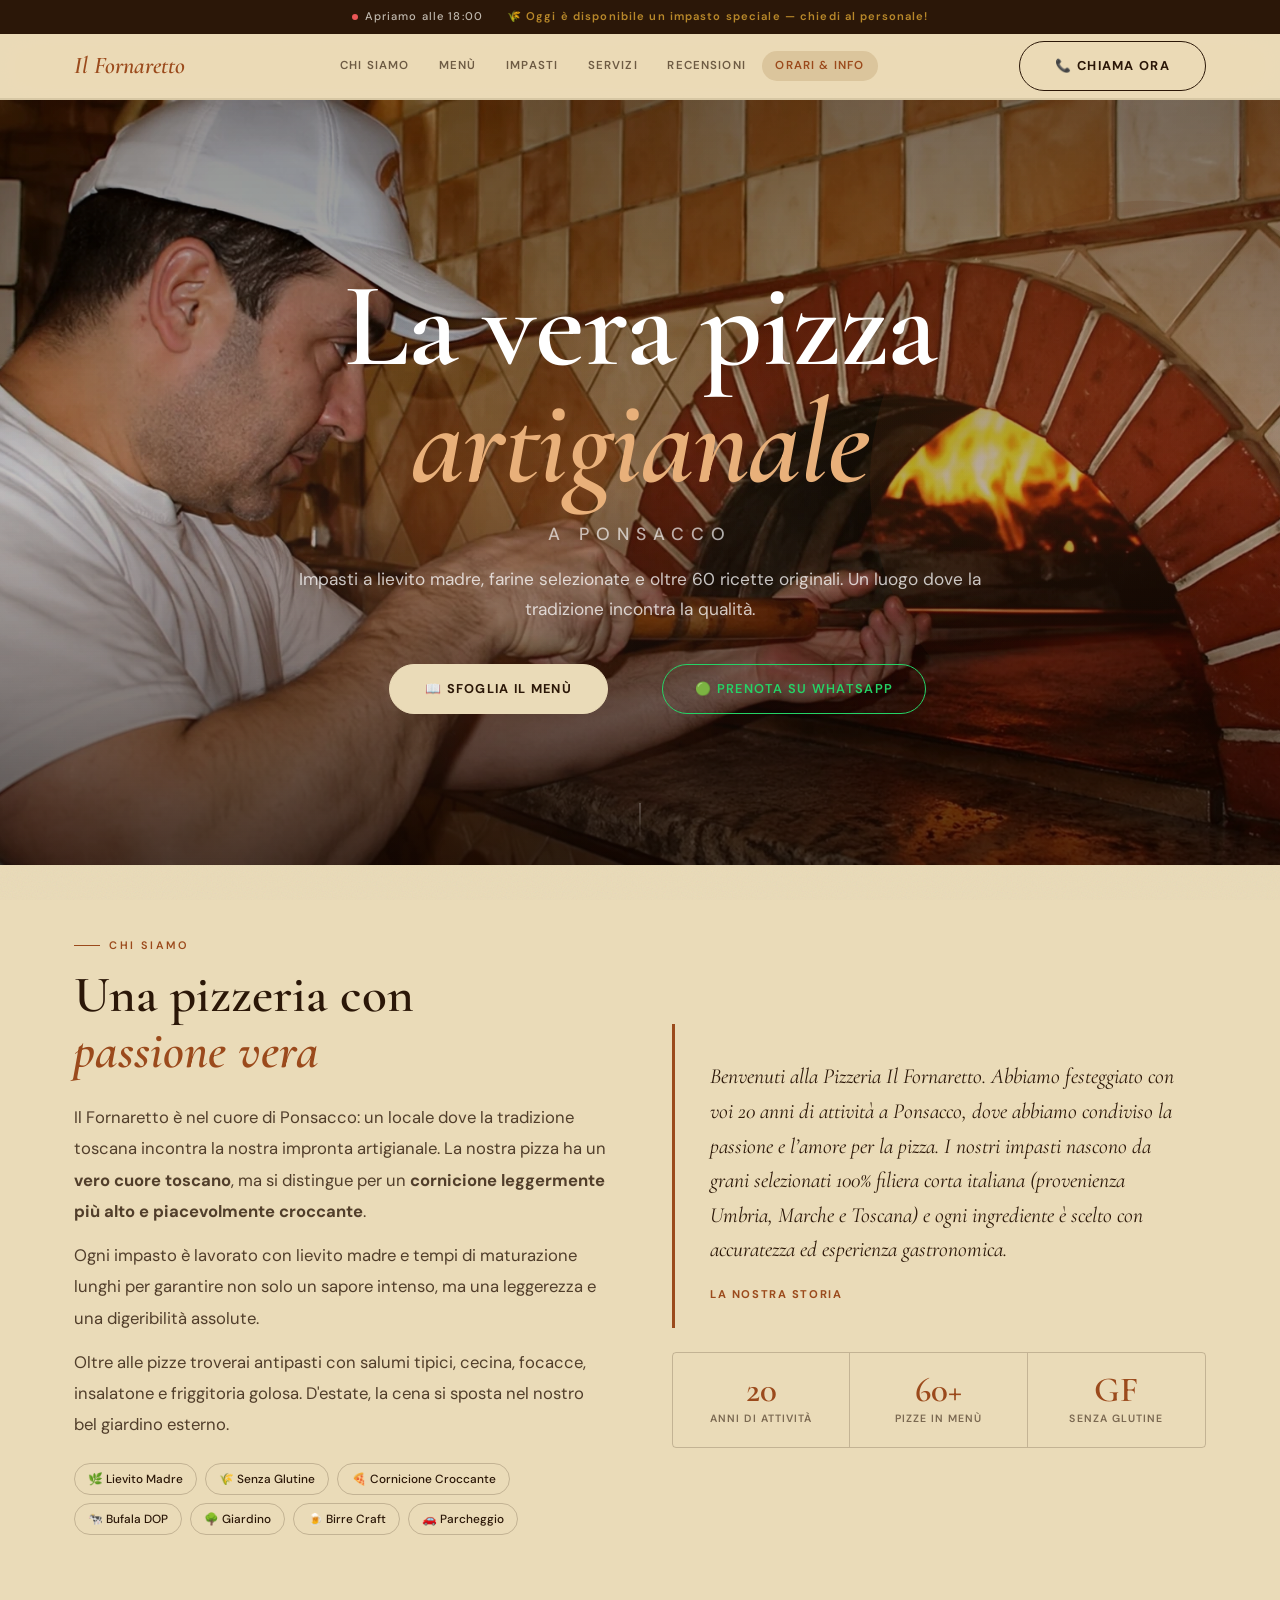
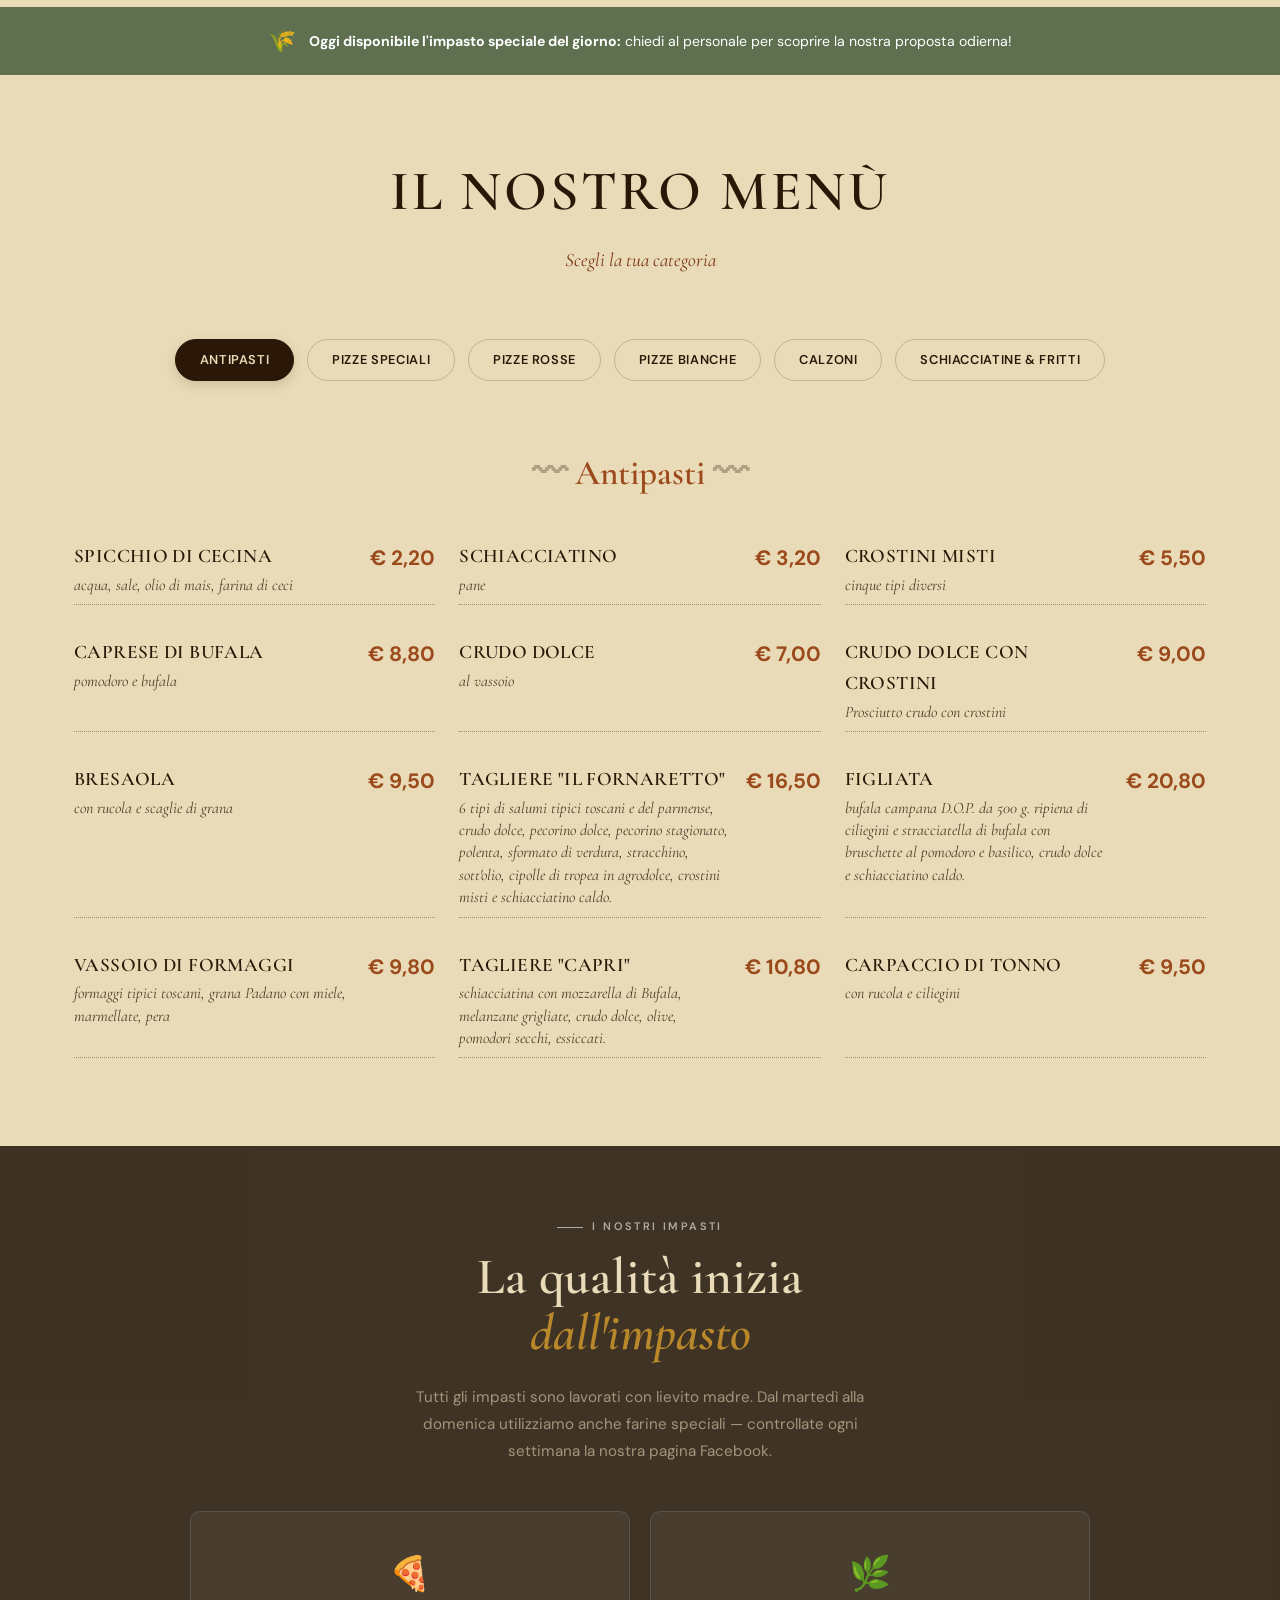
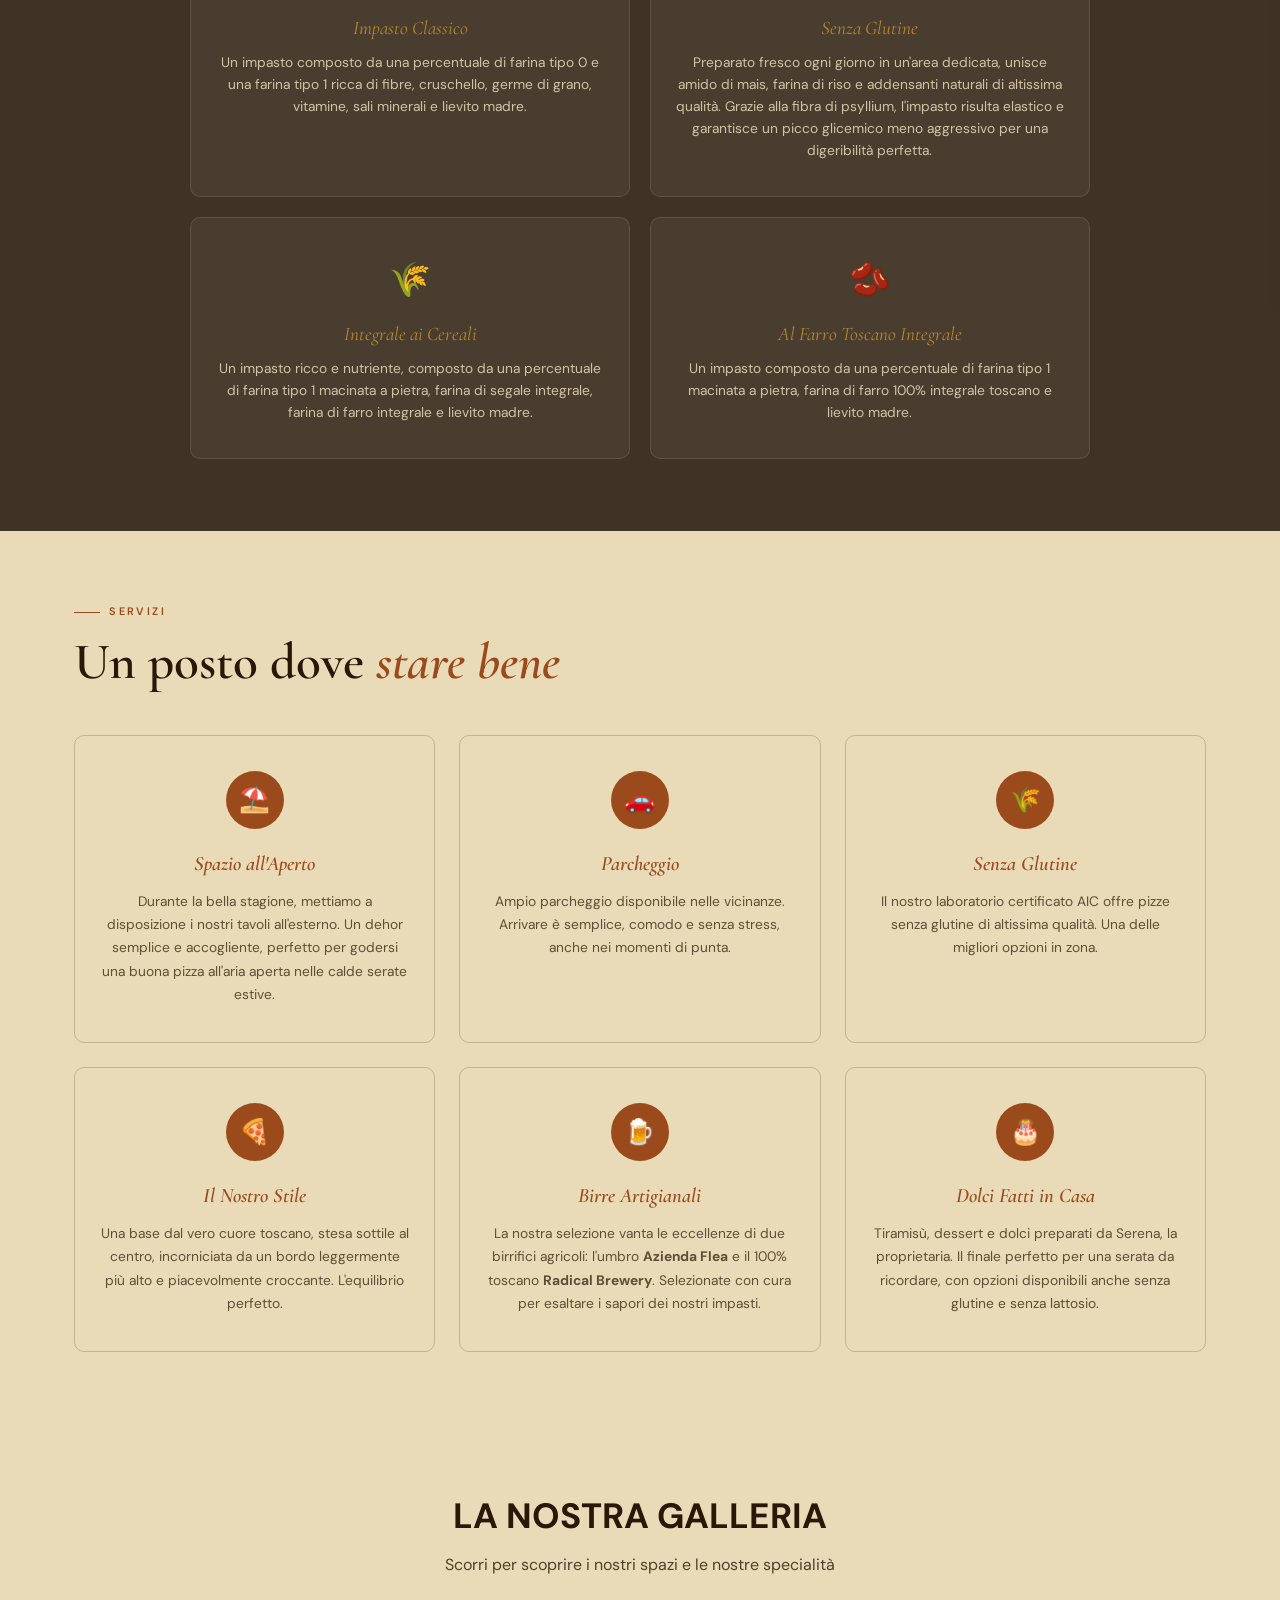
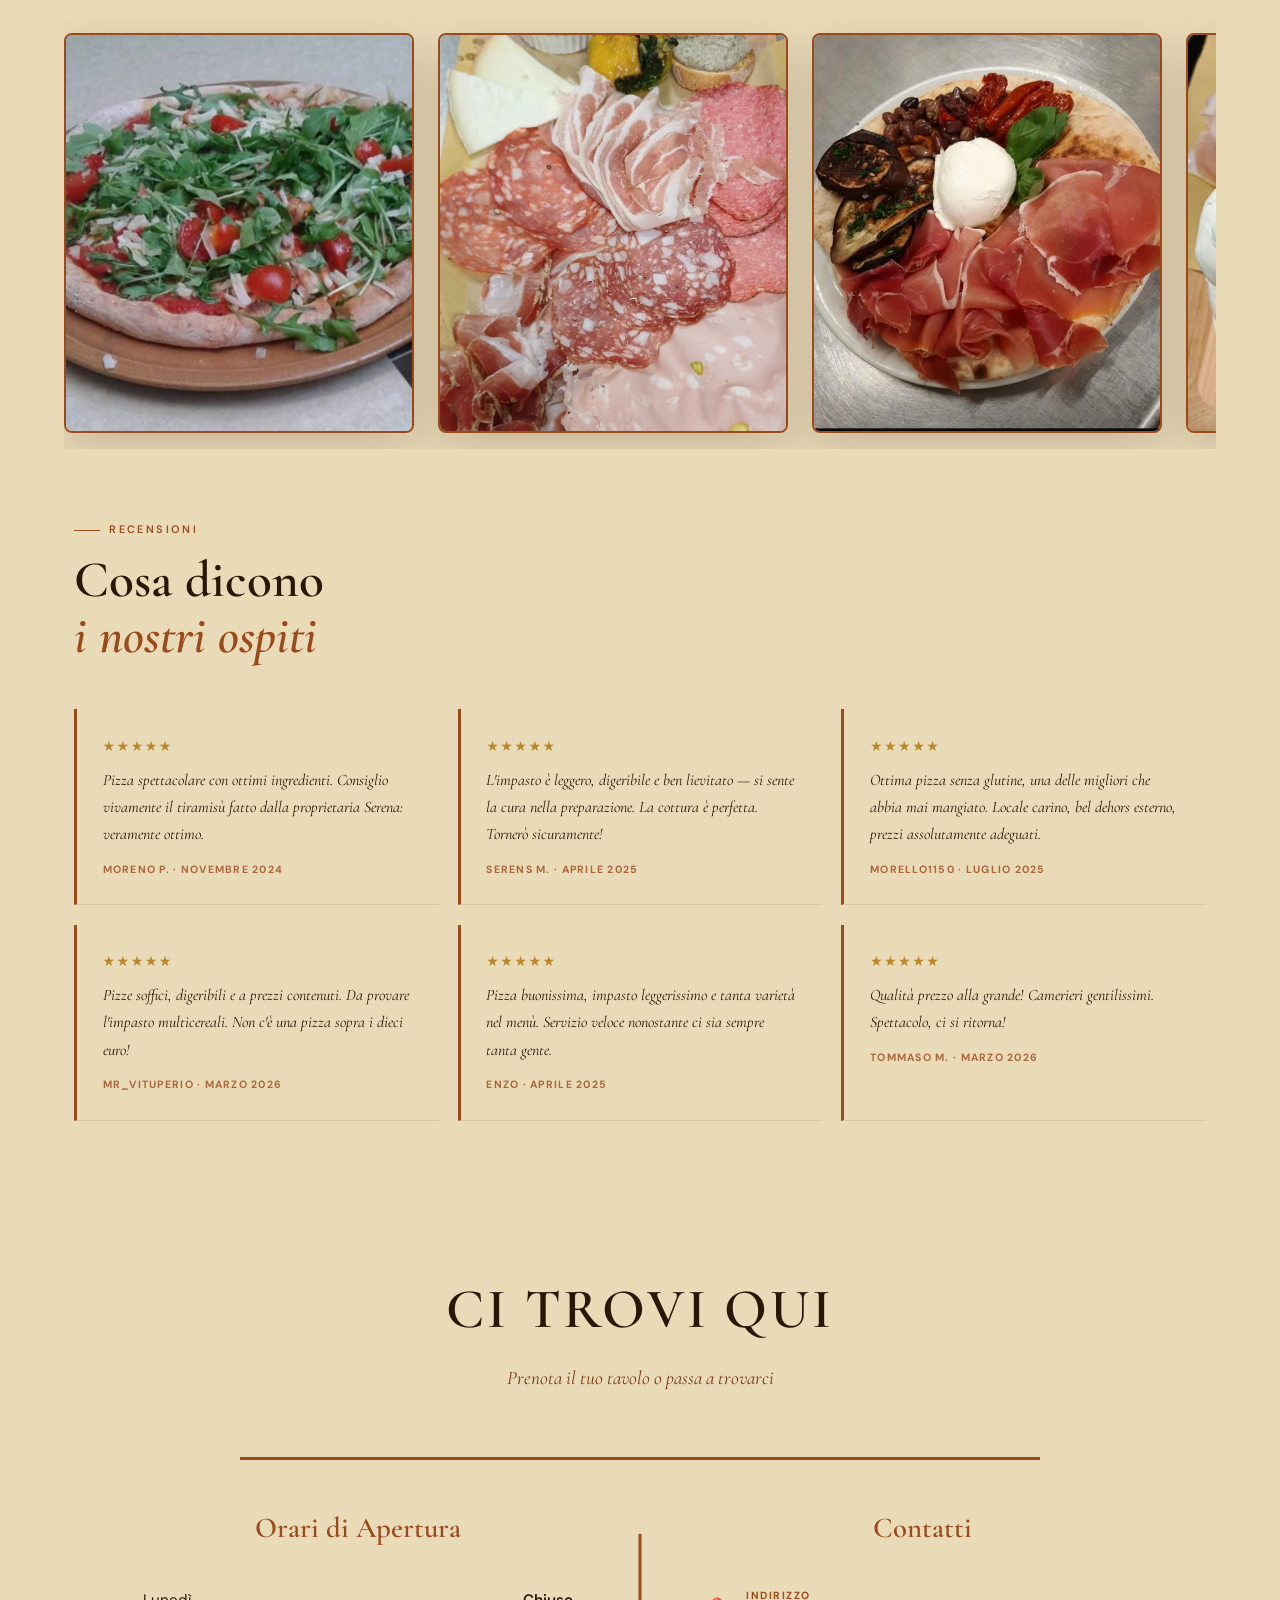
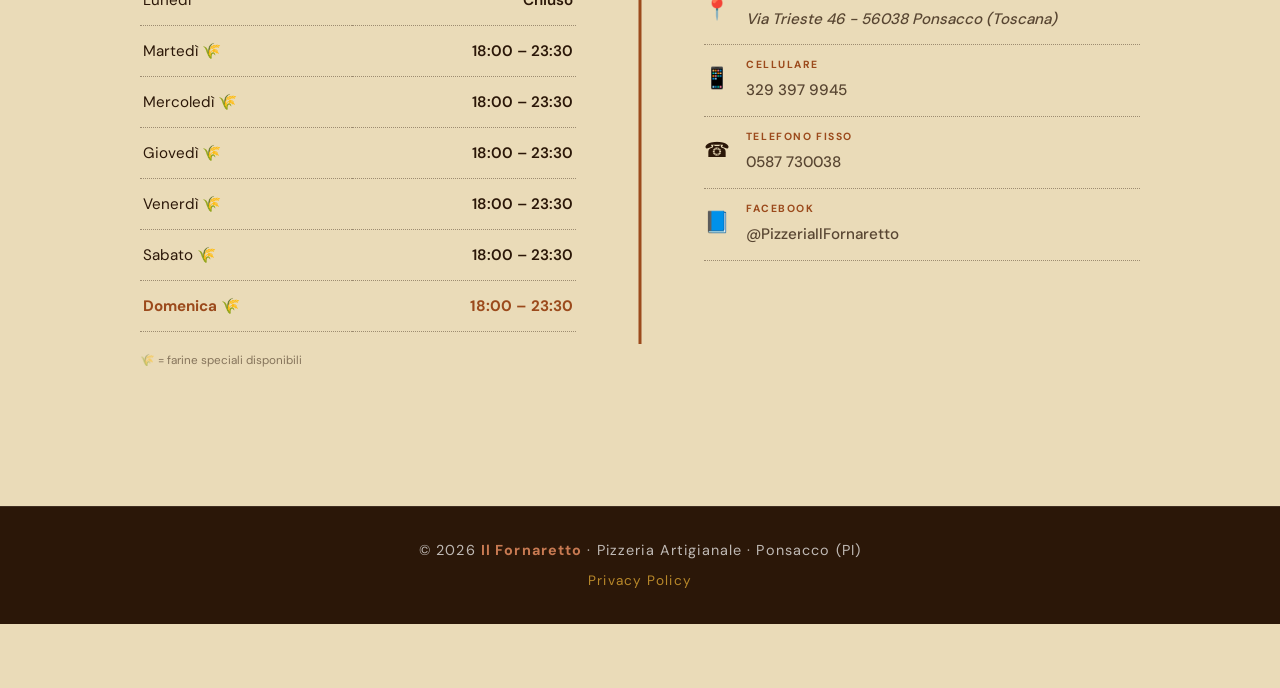
==== commit e412fc70: "Aggiunte foto reali alla galleria in WebP" ====
--- a/index.html
+++ b/index.html
@@ -447,6 +447,42 @@
       </div>
     </section>
 
+    <section id="galleria" style="padding: 4rem 0; background: var(--bg);">
+      <div class="container" style="max-width: 1200px; margin: 0 auto; padding: 0 1.5rem; text-align: center;">
+        
+        <h2 style="font-family: var(--fB); font-size: 2.2rem; color: var(--brown); margin-bottom: 0.5rem; text-transform: uppercase;">
+          La Nostra Galleria
+        </h2>
+        <p style="color: var(--brown); opacity: 0.8; margin-bottom: 2.5rem; font-size: 1rem;">
+          Scorri per scoprire i nostri spazi e le nostre specialità
+        </p>
+        
+<div class="slider-wrapper">
+          <div class="slider-container">
+            
+            <div class="slider-card">
+              <img src="img/rucola.webp" alt="Pizza artigianale con rucola, pomodorini e grana" loading="lazy">
+            </div>
+            
+            <div class="slider-card">
+              <img src="img/antipasto.webp" alt="Ricco tagliere di salumi toscani e formaggi" loading="lazy">
+            </div>
+            
+            <div class="slider-card">
+              <img src="img/schiacciatino.webp" alt="Schiacciatina con prosciutto crudo, burrata e verdure grigliate" loading="lazy">
+            </div>
+            
+            <div class="slider-card">
+              <img src="img/figliata.webp" alt="Prosciutto crudo dolce con mozzarella fresca" loading="lazy">
+            </div>
+
+            <div class="slider-card">
+              <img src="img/tiramisu.webp" alt="Il nostro famoso Tiramisù fatto in casa" loading="lazy">
+            </div>
+          
+          </div>
+        </div>
+      </div>
     <section class="section-pad" id="recensioni" aria-labelledby="recensioni-title">
       <div class="container">
         <p class="eyebrow reveal">Recensioni</p>
--- a/style.css
+++ b/style.css
@@ -1541,4 +1541,70 @@
 
 .wa-skip-btn:hover {
   color: var(--siena, #D2691E);
+}
+
+/* =========================================
+   SEZIONE GALLERIA - SLIDER ORIZZONTALE
+   ========================================= */
+.slider-wrapper {
+  position: relative;
+  width: 100%;
+  overflow: hidden;
+}
+
+.slider-container {
+  display: flex;
+  gap: 1.5rem;
+  overflow-x: auto;
+  scroll-behavior: smooth;
+  /* Scroll Snapping: fa "calamitare" le foto al centro */
+  scroll-snap-type: x mandatory;
+  padding: 1rem 0;
+  
+  /* Nasconde la barra di scorrimento su tutti i browser */
+  -ms-overflow-style: none;  /* IE e Edge */
+  scrollbar-width: none;     /* Firefox */
+}
+
+.slider-container::-webkit-scrollbar {
+  display: none; /* Chrome, Safari, Opera, iOS Safari */
+}
+
+.slider-card {
+  /* Su PC: la card ha una larghezza fissa e bella ampia */
+  flex: 0 0 350px; 
+  height: 400px;
+  scroll-snap-align: center;
+  border: 2px solid var(--siena); /* Richiama il tuo colore di accento */
+  border-radius: 8px;
+  overflow: hidden;
+  box-shadow: var(--sh-l);
+  transition: transform var(--dur) var(--ease);
+}
+
+.slider-card:hover {
+  transform: translateY(-5px);
+}
+
+.slider-card img {
+  width: 100%;
+  height: 100%;
+  object-fit: cover; /* Ritaglia la foto riempiendo il box senza schiacciarla */
+  display: block;
+}
+
+/* --- ADATTAMENTO SMARTPHONE --- */
+@media (max-width: 768px) {
+  .slider-container {
+    gap: 1rem;
+    padding-left: 1rem;
+    padding-right: 1rem;
+  }
+  
+  .slider-card {
+    /* Il trucco magico: 80vw significa che occupa l'80% dello schermo.
+       Così l'utente vede sempre un pezzo della foto successiva! */
+    flex: 0 0 80vw; 
+    height: 320px;
+  }
 }
